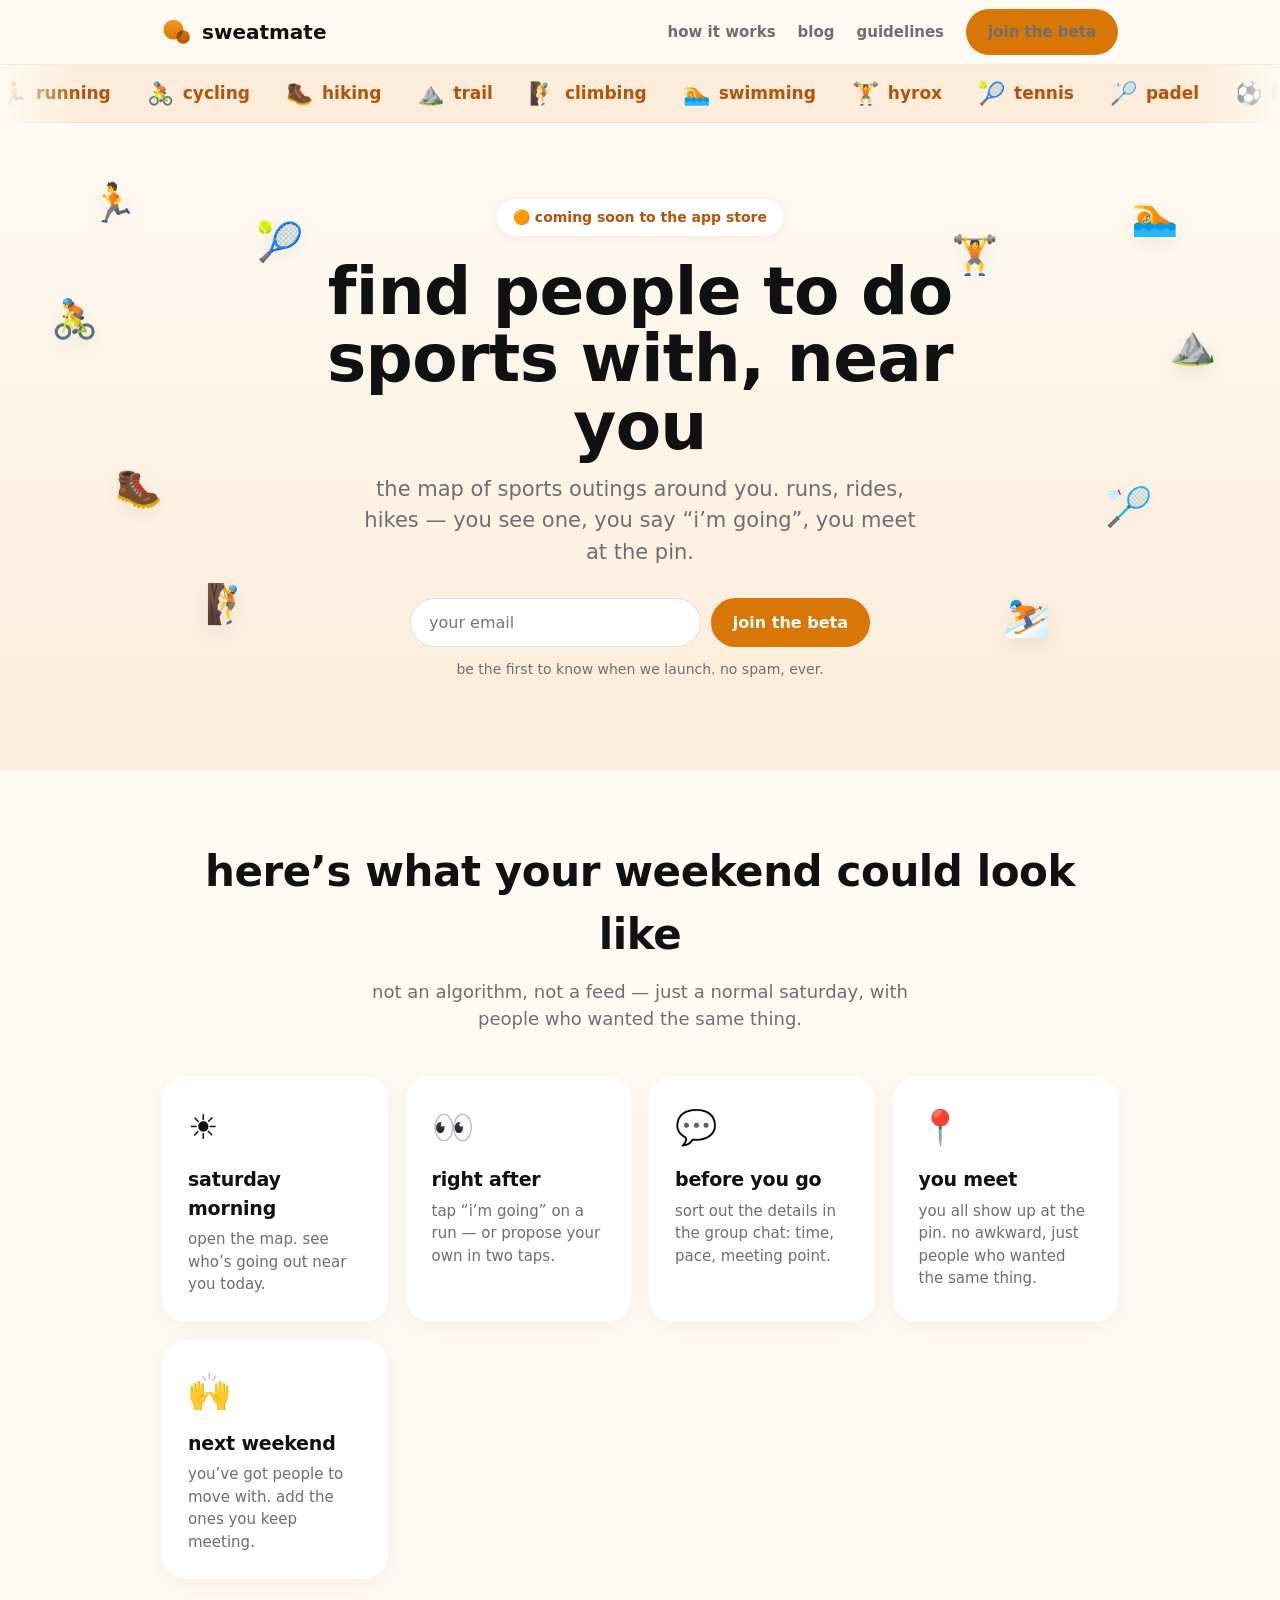
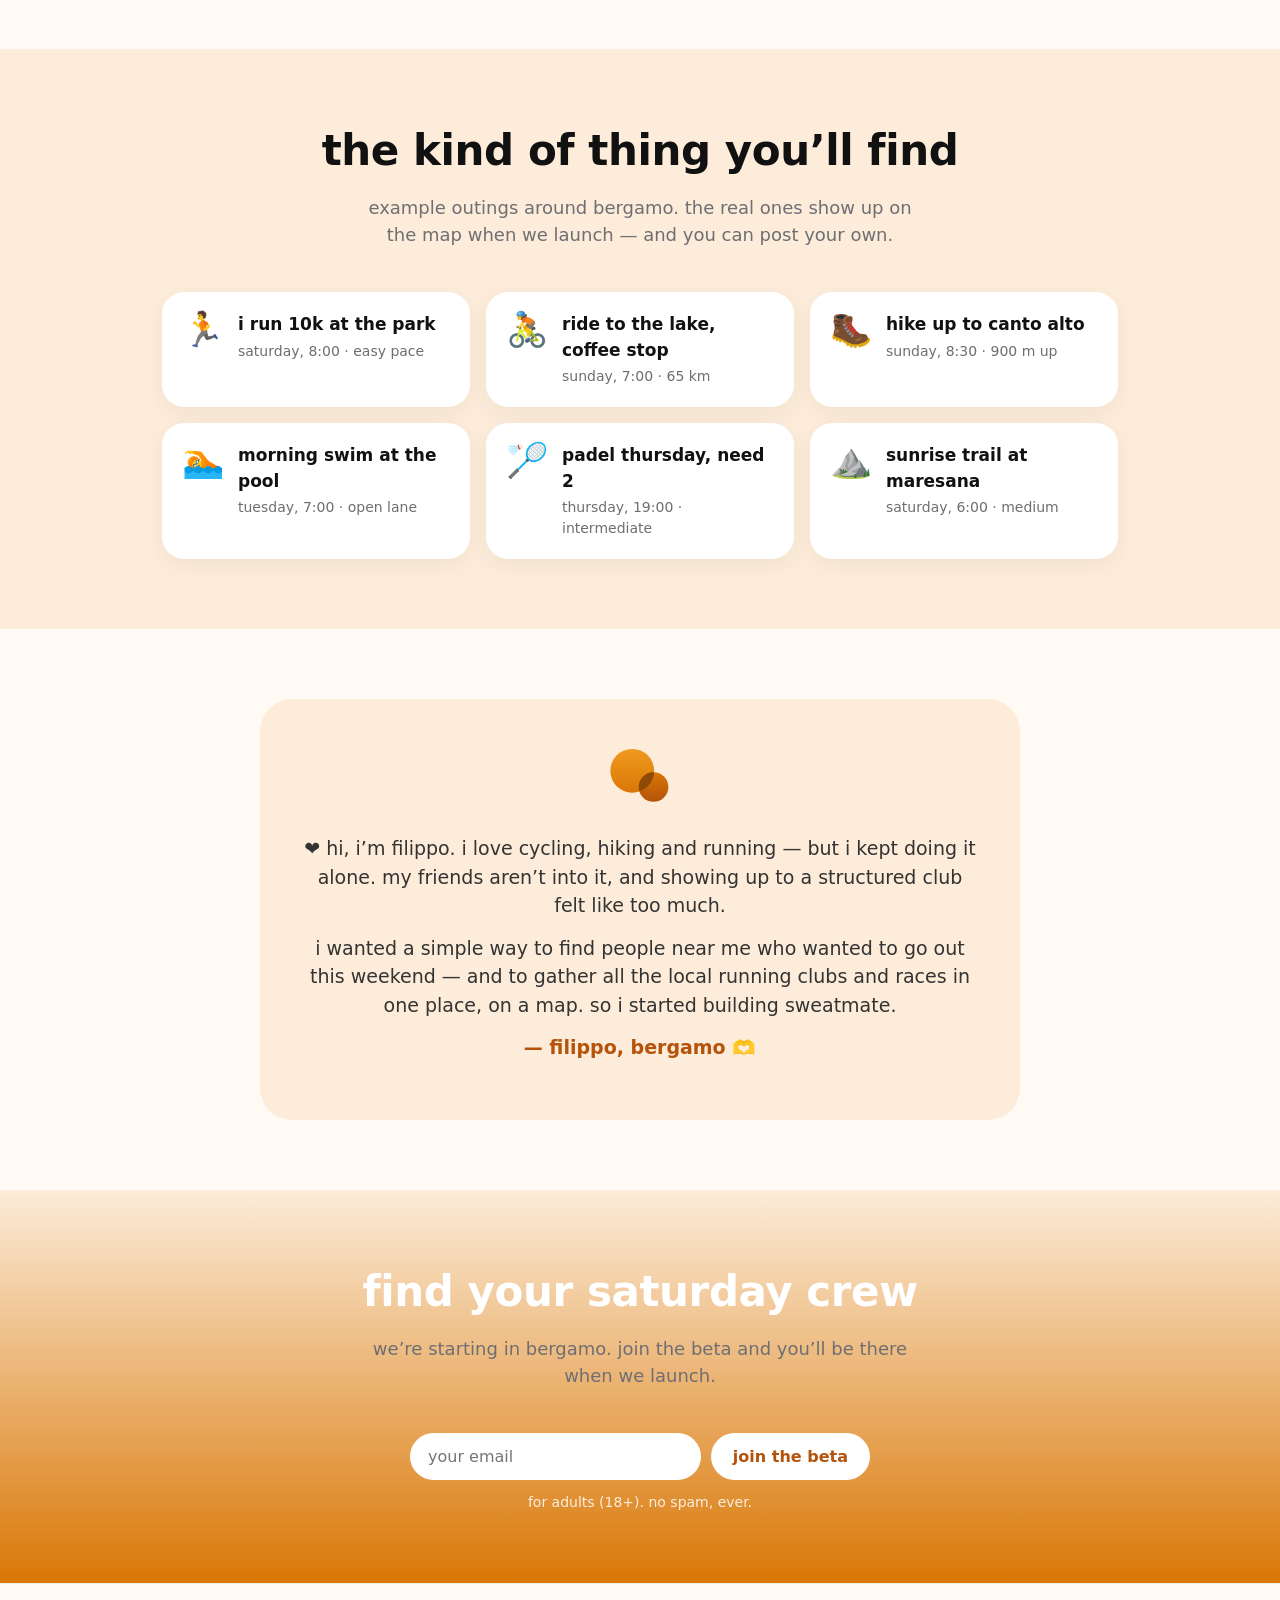
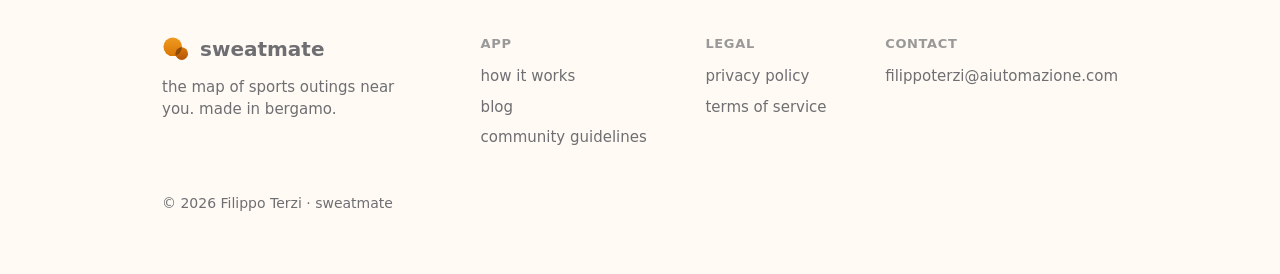
==== index.html @ 97d27d80 "copy: rimosso slop dal grader anti-slop (numeri 'X are going' finti su sito coming-soon, taglines a " ====
<!DOCTYPE html>
<html lang="en">
<head>
<meta charset="utf-8">
<meta name="viewport" content="width=device-width, initial-scale=1">
<title>sweatmate — find people to do sports with</title>
<meta name="description" content="the map of sports outings near you. runs, rides, hikes — say i'm going, meet at the pin. coming soon.">
<meta property="og:title" content="sweatmate — find people to do sports with">
<meta property="og:description" content="the map of sports outings near you. coming soon.">
<style>
  :root{
    --amber:#D97706; --amber-hi:#F09A1F; --amber-lo:#B45309; --tint:#FCECD9;
    --ink:#111; --grey:#6E6E73; --bg:#FFFBF4;
    --round: ui-rounded, "SF Pro Rounded", system-ui, -apple-system, "Segoe UI", sans-serif;
  }
  *{box-sizing:border-box; margin:0; padding:0;}
  body{font-family:var(--round); color:var(--ink); background:var(--bg); line-height:1.5;
       -webkit-font-smoothing:antialiased;}
  a{color:inherit; text-decoration:none;}
  .wrap{max-width:1000px; margin:0 auto; padding:0 22px;}
  h1,h2,h3{font-weight:800; letter-spacing:-.01em;}

  /* header */
  header{position:sticky; top:0; z-index:20; background:rgba(255,251,244,.85);
         backdrop-filter:blur(12px); border-bottom:1px solid rgba(0,0,0,.06);}
  .nav{display:flex; align-items:center; gap:22px; height:64px;}
  .brand{display:flex; align-items:center; gap:10px; font-weight:800; font-size:20px;}
  .brand svg{width:30px; height:30px;}
  .nav .links{margin-left:auto; display:flex; gap:22px; align-items:center;}
  .nav .links a{color:var(--grey); font-weight:600; font-size:15px;}
  .nav .links a:hover{color:var(--ink);}
  .btn{display:inline-block; background:var(--amber); color:#fff; font-weight:700;
       padding:12px 22px; border-radius:999px; border:none; cursor:pointer; font-size:16px;
       font-family:var(--round);}
  .btn:hover{background:var(--amber-lo);}
  .btn.ghost{background:transparent; color:var(--amber); box-shadow:inset 0 0 0 2px var(--amber);}

  /* hero */
  .hero{background:linear-gradient(180deg,var(--bg),var(--tint)); padding:76px 0 90px; text-align:center;
        position:relative; overflow:hidden;}
  .hero .wrap{position:relative; z-index:2;}
  /* emoji sport che spuntano dietro il titolo e fluttuano (come le bandierine) */
  .float{position:absolute; z-index:1; font-size:38px; opacity:0;
         animation:appear .7s ease forwards, drift 7s ease-in-out infinite;
         filter:drop-shadow(0 6px 10px rgba(0,0,0,.08));}
  @keyframes appear{to{opacity:1}}
  @keyframes drift{0%,100%{transform:translateY(0) rotate(0)} 50%{transform:translateY(-14px) rotate(3deg)}}
  @media (max-width:640px){ .float{display:none} } /* su mobile niente, per pulizia */
  @media (prefers-reduced-motion:reduce){ .float{animation:appear .5s ease forwards} }
  .badge{display:inline-block; background:#fff; color:var(--amber-lo); font-weight:700;
         padding:8px 16px; border-radius:999px; font-size:14px; box-shadow:0 2px 12px rgba(0,0,0,.06);}
  .hero h1{font-size:clamp(38px,7vw,66px); line-height:1.02; margin:22px auto 14px; max-width:760px;}
  .hero p.sub{font-size:clamp(17px,2.4vw,21px); color:var(--grey); max-width:560px; margin:0 auto 30px;}
  form.signup{display:flex; gap:10px; max-width:460px; margin:0 auto; flex-wrap:wrap; justify-content:center;}
  form.signup input{flex:1; min-width:220px; padding:14px 18px; border-radius:999px;
    border:1.5px solid rgba(0,0,0,.12); font-size:16px; font-family:var(--round); background:#fff;}
  form.signup input:focus{outline:none; border-color:var(--amber);}
  .note{font-size:14px; color:var(--grey); margin-top:12px;}
  .ok{color:var(--amber-lo); font-weight:700;}

  /* striscia sport animata (come le bandierine di nomadtable) */
  .ticker{background:var(--tint); border-bottom:1px solid rgba(0,0,0,.05); overflow:hidden;
          padding:12px 0; -webkit-mask-image:linear-gradient(90deg,transparent,#000 6%,#000 94%,transparent);
          mask-image:linear-gradient(90deg,transparent,#000 6%,#000 94%,transparent);}
  .ticker .track{display:inline-flex; gap:36px; white-space:nowrap; will-change:transform;
                 animation:scroll 34s linear infinite;}
  .ticker:hover .track{animation-play-state:paused;}
  .ticker .it{font-size:17px; font-weight:700; color:var(--amber-lo); display:inline-flex; gap:9px; align-items:center;}
  .ticker .it .e{font-size:22px;}
  @keyframes scroll{from{transform:translateX(0)} to{transform:translateX(-50%)}}
  @media (prefers-reduced-motion:reduce){ .ticker .track{animation:none} }

  /* sections */
  section.block{padding:70px 0;}
  section.block h2{font-size:clamp(28px,4.5vw,42px); text-align:center; margin-bottom:12px;}
  section.block .lead{text-align:center; color:var(--grey); max-width:560px; margin:0 auto 44px; font-size:18px;}

  /* weekend steps */
  .steps{display:grid; gap:18px; grid-template-columns:repeat(auto-fit,minmax(220px,1fr));}
  .step{background:#fff; border-radius:24px; padding:26px; box-shadow:0 6px 24px rgba(0,0,0,.05);}
  .step .em{font-size:34px;}
  .step h3{font-size:19px; margin:12px 0 6px;}
  .step p{color:var(--grey); font-size:15px;}

  /* activity cards */
  .cards{display:grid; gap:16px; grid-template-columns:repeat(auto-fit,minmax(280px,1fr));}
  .card{background:#fff; border-radius:22px; padding:20px; box-shadow:0 6px 24px rgba(0,0,0,.05);
        display:flex; gap:14px; align-items:flex-start;}
  .card .em{font-size:34px; line-height:1;}
  .card .t{font-weight:700; font-size:17px;}
  .card .m{color:var(--grey); font-size:14px; margin-top:3px;}
  .card .g{color:var(--amber); font-weight:700; font-size:14px; margin-top:8px;}

  /* founder */
  .founder{background:var(--tint); border-radius:32px; padding:44px; max-width:760px; margin:0 auto;
           text-align:center;}
  .founder .mark{width:66px; height:66px; margin:0 auto 18px;}
  .founder p{font-size:19px; color:#333; margin-bottom:14px;}
  .founder .sig{font-weight:800; color:var(--amber-lo);}

  /* final cta */
  .final{background:linear-gradient(180deg,var(--tint),var(--amber)); text-align:center; color:#fff;}
  .final h2{color:#fff;}
  .final .lead{color:rgba(255,255,255,.9);}
  .final form.signup input{border:none;}
  .final .btn{background:#fff; color:var(--amber-lo);}
  .final .btn:hover{background:#fff8;}
  .final .note{color:rgba(255,255,255,.85);}

  /* footer */
  footer{padding:50px 0 60px; border-top:1px solid rgba(0,0,0,.06); color:var(--grey); font-size:15px;}
  footer .cols{display:flex; flex-wrap:wrap; gap:40px; justify-content:space-between;}
  footer a{color:var(--grey);} footer a:hover{color:var(--ink);}
  footer h4{font-size:13px; text-transform:uppercase; letter-spacing:.05em; color:#999; margin-bottom:12px; font-weight:700;}
  footer li{list-style:none; margin-bottom:8px;}
  .copy{margin-top:36px; font-size:14px;}
</style>
</head>
<body>

<!-- pin mark reused -->
<svg width="0" height="0" style="position:absolute">
  <defs>
    <linearGradient id="gl" x1="0" y1="0" x2="0" y2="1"><stop offset="0" stop-color="#F09A1F"/><stop offset="1" stop-color="#D97706"/></linearGradient>
    <linearGradient id="gr" x1="0" y1="0" x2="0" y2="1"><stop offset="0" stop-color="#D97706"/><stop offset="1" stop-color="#B45309"/></linearGradient>
  </defs>
</svg>

<header>
  <div class="wrap nav">
    <a class="brand" href="/">
      <svg viewBox="0 0 512 512"><g transform="translate(256,256)"><circle cx="-60" cy="-40" r="170" fill="url(#gl)"/><circle cx="105" cy="85" r="115" fill="url(#gr)"/><clipPath id="c"><circle cx="-60" cy="-40" r="170"/></clipPath><circle cx="105" cy="85" r="115" fill="#8F4A05" clip-path="url(#c)"/></g></svg>
      sweatmate
    </a>
    <div class="links">
      <a href="#how">how it works</a>
      <a href="/blog.html">blog</a>
      <a href="/guidelines.html">guidelines</a>
      <a href="#join" class="btn">join the beta</a>
    </div>
  </div>
</header>

<div class="ticker" aria-hidden="true">
  <div class="track" id="tk"></div>
</div>

<section class="hero" id="join">
  <!-- sport sparsi che spuntano e fluttuano dietro il titolo -->
  <span class="float" style="top:8%;  left:7%;  animation-delay:.1s,.1s">🏃</span>
  <span class="float" style="top:26%; left:4%;  animation-delay:.5s,.6s">🚴</span>
  <span class="float" style="top:52%; left:9%;  animation-delay:.9s,.3s">🥾</span>
  <span class="float" style="top:70%; left:16%; animation-delay:.3s,.8s">🧗</span>
  <span class="float" style="top:14%; left:20%; animation-delay:1.1s,.5s">🎾</span>
  <span class="float" style="top:10%; right:8%;  animation-delay:.2s,.7s">🏊</span>
  <span class="float" style="top:30%; right:5%;  animation-delay:.7s,.2s">⛰️</span>
  <span class="float" style="top:55%; right:10%; animation-delay:1.0s,.9s">🏸</span>
  <span class="float" style="top:72%; right:18%; animation-delay:.4s,.4s">⛷️</span>
  <span class="float" style="top:16%; right:22%; animation-delay:1.3s,.6s">🏋️</span>
  <div class="wrap">
    <span class="badge">🟠 coming soon to the app store</span>
    <h1>find people to do sports with, near you</h1>
    <p class="sub">the map of sports outings around you. runs, rides, hikes — you see one, you say “i’m going”, you meet at the pin.</p>
    <form class="signup" onsubmit="return joinBeta(event)">
      <input id="email" type="email" required placeholder="your email" autocomplete="email">
      <button class="btn" type="submit">join the beta</button>
    </form>
    <p class="note" id="note">be the first to know when we launch. no spam, ever.</p>
  </div>
</section>

<section class="block" id="how">
  <div class="wrap">
    <h2>here’s what your weekend could look like</h2>
    <p class="lead">not an algorithm, not a feed — just a normal saturday, with people who wanted the same thing.</p>
    <div class="steps">
      <div class="step"><div class="em">☀️</div><h3>saturday morning</h3><p>open the map. see who’s going out near you today.</p></div>
      <div class="step"><div class="em">👀</div><h3>right after</h3><p>tap “i’m going” on a run — or propose your own in two taps.</p></div>
      <div class="step"><div class="em">💬</div><h3>before you go</h3><p>sort out the details in the group chat: time, pace, meeting point.</p></div>
      <div class="step"><div class="em">📍</div><h3>you meet</h3><p>you all show up at the pin. no awkward, just people who wanted the same thing.</p></div>
      <div class="step"><div class="em">🙌</div><h3>next weekend</h3><p>you’ve got people to move with. add the ones you keep meeting.</p></div>
    </div>
  </div>
</section>

<section class="block" style="background:var(--tint)">
  <div class="wrap">
    <h2>the kind of thing you’ll find</h2>
    <p class="lead">example outings around bergamo. the real ones show up on the map when we launch — and you can post your own.</p>
    <div class="cards">
      <div class="card"><div class="em">🏃</div><div><div class="t">i run 10k at the park</div><div class="m">saturday, 8:00 · easy pace</div></div></div>
      <div class="card"><div class="em">🚴</div><div><div class="t">ride to the lake, coffee stop</div><div class="m">sunday, 7:00 · 65 km</div></div></div>
      <div class="card"><div class="em">🥾</div><div><div class="t">hike up to canto alto</div><div class="m">sunday, 8:30 · 900 m up</div></div></div>
      <div class="card"><div class="em">🏊</div><div><div class="t">morning swim at the pool</div><div class="m">tuesday, 7:00 · open lane</div></div></div>
      <div class="card"><div class="em">🏸</div><div><div class="t">padel thursday, need 2</div><div class="m">thursday, 19:00 · intermediate</div></div></div>
      <div class="card"><div class="em">⛰️</div><div><div class="t">sunrise trail at maresana</div><div class="m">saturday, 6:00 · medium</div></div></div>
    </div>
  </div>
</section>

<section class="block">
  <div class="wrap">
    <div class="founder">
      <svg class="mark" viewBox="0 0 512 512"><g transform="translate(256,256)"><circle cx="-60" cy="-40" r="170" fill="url(#gl)"/><circle cx="105" cy="85" r="115" fill="url(#gr)"/><clipPath id="c2"><circle cx="-60" cy="-40" r="170"/></clipPath><circle cx="105" cy="85" r="115" fill="#8F4A05" clip-path="url(#c2)"/></g></svg>
      <p>❤️ hi, i’m filippo. i love cycling, hiking and running — but i kept doing it alone. my friends aren’t into it, and showing up to a structured club felt like too much.</p>
      <p>i wanted a simple way to find people near me who wanted to go out this weekend — and to gather all the local running clubs and races in one place, on a map. so i started building sweatmate.</p>
      <p class="sig">— filippo, bergamo 🫶</p>
    </div>
  </div>
</section>

<section class="block final">
  <div class="wrap">
    <h2>find your saturday crew</h2>
    <p class="lead">we’re starting in bergamo. join the beta and you’ll be there when we launch.</p>
    <form class="signup" onsubmit="return joinBeta(event)">
      <input id="email2" type="email" required placeholder="your email" autocomplete="email">
      <button class="btn" type="submit">join the beta</button>
    </form>
    <p class="note" id="note2">for adults (18+). no spam, ever.</p>
  </div>
</section>

<footer>
  <div class="wrap">
    <div class="cols">
      <div>
        <a class="brand" href="/" style="font-size:20px">
          <svg viewBox="0 0 512 512" style="width:28px;height:28px"><g transform="translate(256,256)"><circle cx="-60" cy="-40" r="170" fill="url(#gl)"/><circle cx="105" cy="85" r="115" fill="url(#gr)"/><clipPath id="c3"><circle cx="-60" cy="-40" r="170"/></clipPath><circle cx="105" cy="85" r="115" fill="#8F4A05" clip-path="url(#c3)"/></g></svg>
          sweatmate
        </a>
        <p style="margin-top:12px; max-width:260px">the map of sports outings near you. made in bergamo.</p>
      </div>
      <div><h4>app</h4><ul>
        <li><a href="#how">how it works</a></li>
        <li><a href="/blog.html">blog</a></li>
        <li><a href="/guidelines.html">community guidelines</a></li>
      </ul></div>
      <div><h4>legal</h4><ul>
        <li><a href="/privacy.html">privacy policy</a></li>
        <li><a href="/terms.html">terms of service</a></li>
      </ul></div>
      <div><h4>contact</h4><ul>
        <li><a href="mailto:filippoterzi@aiutomazione.com">filippoterzi@aiutomazione.com</a></li>
      </ul></div>
    </div>
    <div class="copy">© 2026 Filippo Terzi · sweatmate</div>
  </div>
</footer>

<script>
  const SB_URL = "https://uudccbzihhgoeaevkewr.supabase.co";
  const SB_ANON = "eyJhbGciOiJIUzI1NiIsInR5cCI6IkpXVCJ9.eyJpc3MiOiJzdXBhYmFzZSIsInJlZiI6InV1ZGNjYnppaGhnb2VhZXZrZXdyIiwicm9sZSI6ImFub24iLCJpYXQiOjE3ODYzNzk0NzEsImV4cCI6MjEwMTk1NTQ3MX0.OHJC3vmT8eRLczFkH0QdZybbjudDfSi4VEX8Mc22ABQ";
  // striscia sport: duplicata per il loop continuo
  (function(){
    const sports = [["🏃","running"],["🚴","cycling"],["🥾","hiking"],["⛰️","trail"],
      ["🧗","climbing"],["🏊","swimming"],["🏋️","hyrox"],["🎾","tennis"],["🏸","padel"],
      ["⚽","football"],["🏀","basketball"],["⛷️","skiing"],["🏂","snowboard"],["🚵","mtb"],
      ["🧘","yoga"],["🏄","surf"]];
    const one = sports.map(([e,n])=>`<span class="it"><span class="e">${e}</span>${n}</span>`).join("");
    document.getElementById("tk").innerHTML = one + one; // due copie = scorrimento infinito
  })();

  async function joinBeta(e){
    e.preventDefault();
    const input = e.target.querySelector('input');
    const note = e.target.parentElement.querySelector('.note');
    const email = input.value.trim();
    note.textContent = "…";
    try{
      const r = await fetch(SB_URL + "/rest/v1/rpc/join_beta", {
        method:"POST",
        headers:{"apikey":SB_ANON,"Content-Type":"application/json"},
        body: JSON.stringify({p_email: email, p_source:"site"})
      });
      if(r.ok){ input.value=""; note.innerHTML = "<span class='ok'>you’re on the list 🟠 we’ll be in touch.</span>"; }
      else{ note.textContent = "hmm, check your email address and try again."; }
    }catch(_){ note.textContent = "couldn’t reach the server, try again."; }
    return false;
  }
</script>
</body>
</html>
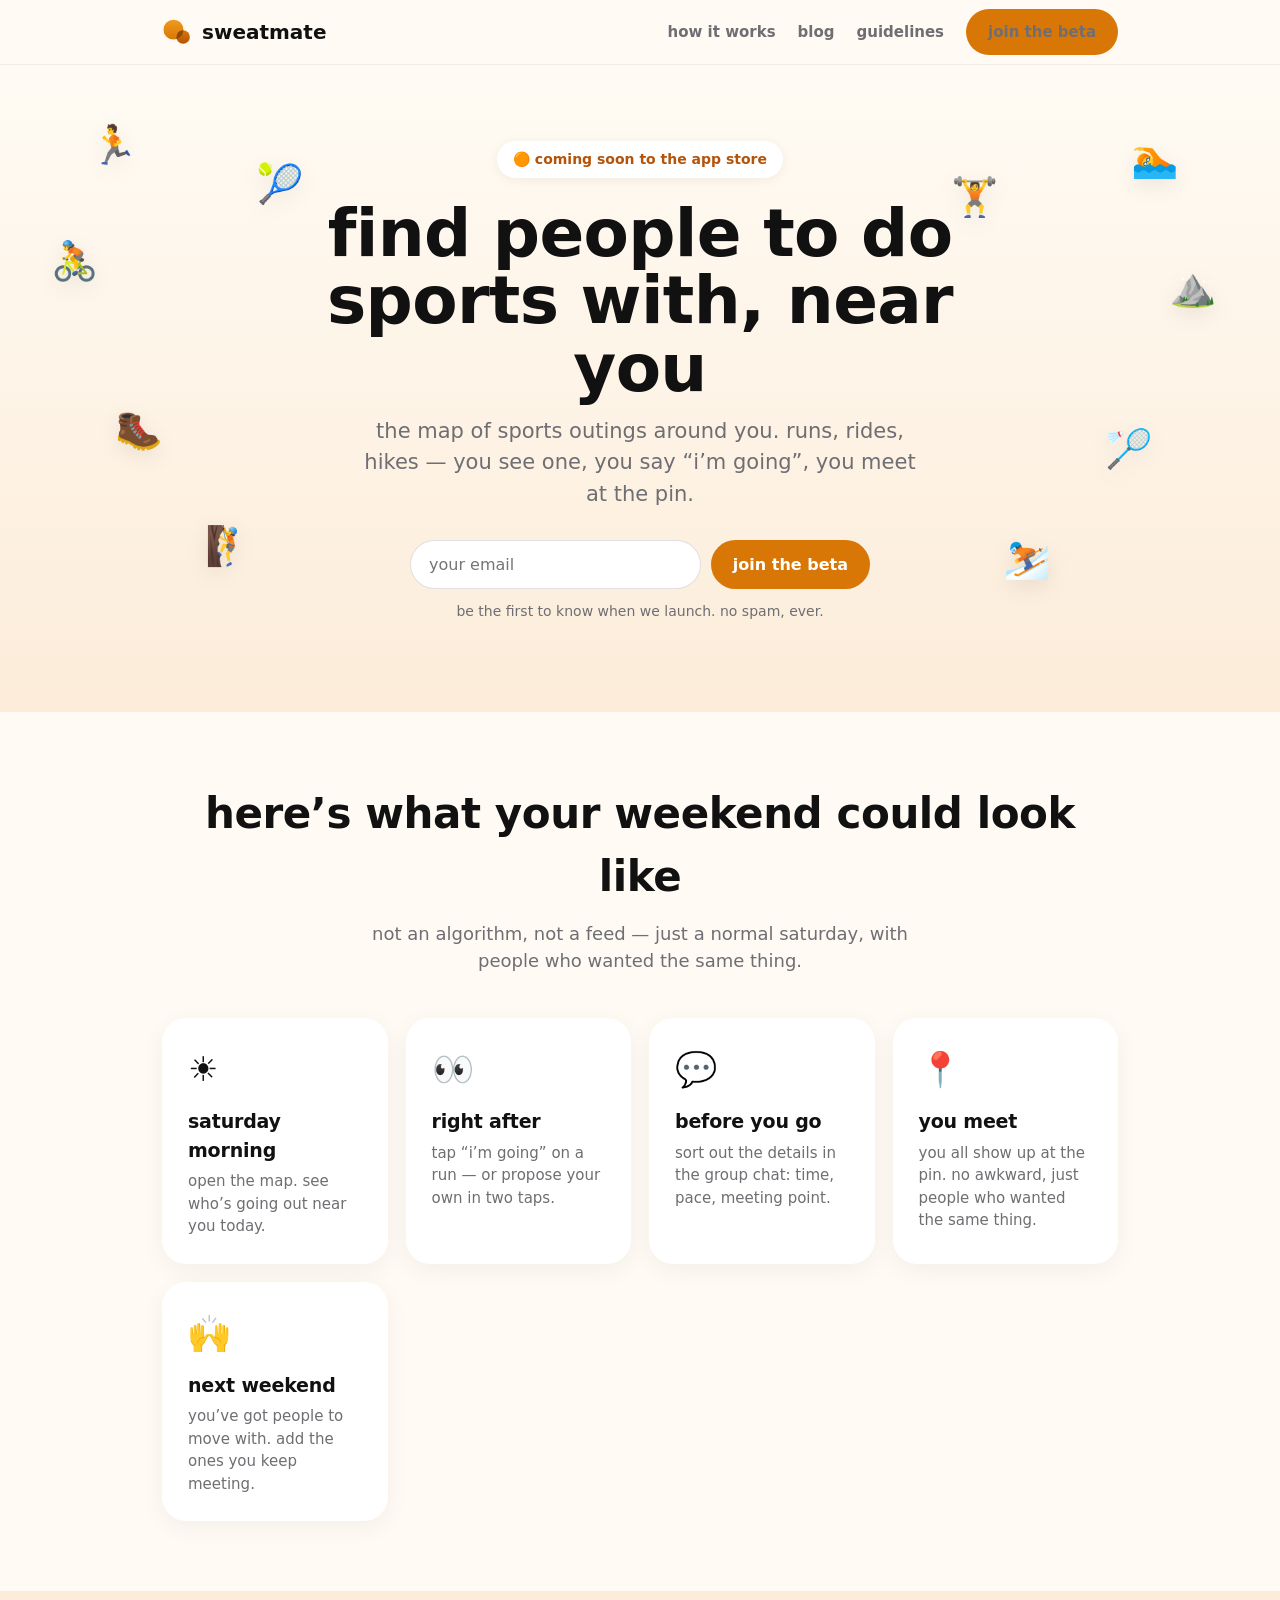
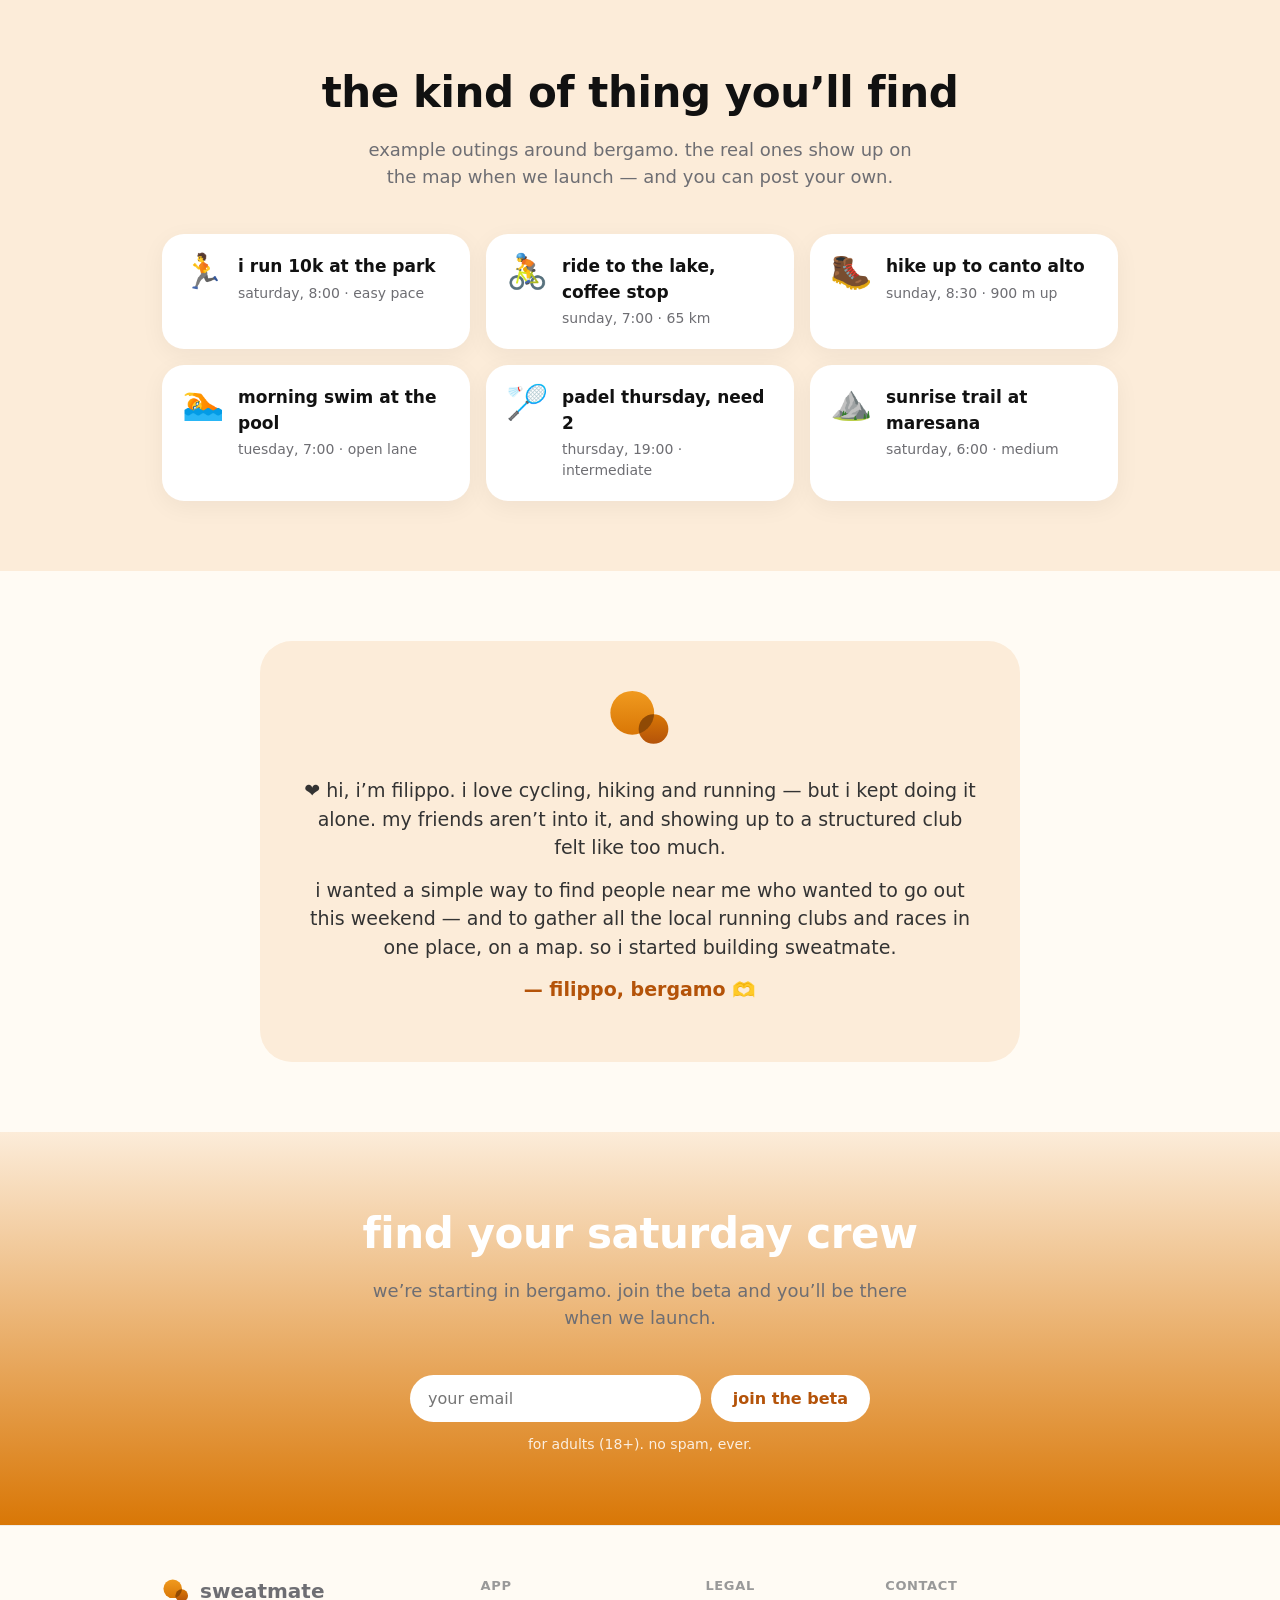
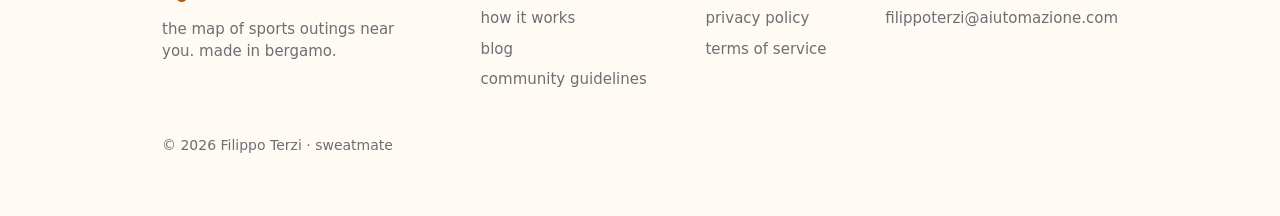
==== commit 11a4d7f6: "rimuovo la striscia sport scorrevole (restano gli sport che fluttuano nell'hero)" ====
--- a/index.html
+++ b/index.html
@@ -4,6 +4,7 @@
 <meta charset="utf-8">
 <meta name="viewport" content="width=device-width, initial-scale=1">
 <title>sweatmate — find people to do sports with</title>
+<link rel="icon" href="data:image/svg+xml,%3Csvg xmlns=%22http://www.w3.org/2000/svg%22 viewBox=%220 0 512 512%22%3E%3Cdefs%3E%3ClinearGradient id=%22a%22 x1=%220%22 y1=%220%22 x2=%220%22 y2=%221%22%3E%3Cstop offset=%220%22 stop-color=%22%23F09A1F%22/%3E%3Cstop offset=%221%22 stop-color=%22%23D97706%22/%3E%3C/linearGradient%3E%3ClinearGradient id=%22b%22 x1=%220%22 y1=%220%22 x2=%220%22 y2=%221%22%3E%3Cstop offset=%220%22 stop-color=%22%23D97706%22/%3E%3Cstop offset=%221%22 stop-color=%22%23B45309%22/%3E%3C/linearGradient%3E%3CclipPath id=%22c%22%3E%3Ccircle cx=%22196%22 cy=%22216%22 r=%22170%22/%3E%3C/clipPath%3E%3C/defs%3E%3Ccircle cx=%22196%22 cy=%22216%22 r=%22170%22 fill=%22url(%23a)%22/%3E%3Ccircle cx=%22361%22 cy=%22341%22 r=%22115%22 fill=%22url(%23b)%22/%3E%3Ccircle cx=%22361%22 cy=%22341%22 r=%22115%22 fill=%22%238F4A05%22 clip-path=%22url(%23c)%22/%3E%3C/svg%3E">
 <meta name="description" content="the map of sports outings near you. runs, rides, hikes — say i'm going, meet at the pin. coming soon.">
 <meta property="og:title" content="sweatmate — find people to do sports with">
 <meta property="og:description" content="the map of sports outings near you. coming soon.">
@@ -58,17 +59,6 @@
   .note{font-size:14px; color:var(--grey); margin-top:12px;}
   .ok{color:var(--amber-lo); font-weight:700;}
 
-  /* striscia sport animata (come le bandierine di nomadtable) */
-  .ticker{background:var(--tint); border-bottom:1px solid rgba(0,0,0,.05); overflow:hidden;
-          padding:12px 0; -webkit-mask-image:linear-gradient(90deg,transparent,#000 6%,#000 94%,transparent);
-          mask-image:linear-gradient(90deg,transparent,#000 6%,#000 94%,transparent);}
-  .ticker .track{display:inline-flex; gap:36px; white-space:nowrap; will-change:transform;
-                 animation:scroll 34s linear infinite;}
-  .ticker:hover .track{animation-play-state:paused;}
-  .ticker .it{font-size:17px; font-weight:700; color:var(--amber-lo); display:inline-flex; gap:9px; align-items:center;}
-  .ticker .it .e{font-size:22px;}
-  @keyframes scroll{from{transform:translateX(0)} to{transform:translateX(-50%)}}
-  @media (prefers-reduced-motion:reduce){ .ticker .track{animation:none} }
 
   /* sections */
   section.block{padding:70px 0;}
@@ -140,10 +130,6 @@
     </div>
   </div>
 </header>
-
-<div class="ticker" aria-hidden="true">
-  <div class="track" id="tk"></div>
-</div>
 
 <section class="hero" id="join">
   <!-- sport sparsi che spuntano e fluttuano dietro il titolo -->
@@ -251,15 +237,6 @@
 <script>
   const SB_URL = "https://uudccbzihhgoeaevkewr.supabase.co";
   const SB_ANON = "eyJhbGciOiJIUzI1NiIsInR5cCI6IkpXVCJ9.eyJpc3MiOiJzdXBhYmFzZSIsInJlZiI6InV1ZGNjYnppaGhnb2VhZXZrZXdyIiwicm9sZSI6ImFub24iLCJpYXQiOjE3ODYzNzk0NzEsImV4cCI6MjEwMTk1NTQ3MX0.OHJC3vmT8eRLczFkH0QdZybbjudDfSi4VEX8Mc22ABQ";
-  // striscia sport: duplicata per il loop continuo
-  (function(){
-    const sports = [["🏃","running"],["🚴","cycling"],["🥾","hiking"],["⛰️","trail"],
-      ["🧗","climbing"],["🏊","swimming"],["🏋️","hyrox"],["🎾","tennis"],["🏸","padel"],
-      ["⚽","football"],["🏀","basketball"],["⛷️","skiing"],["🏂","snowboard"],["🚵","mtb"],
-      ["🧘","yoga"],["🏄","surf"]];
-    const one = sports.map(([e,n])=>`<span class="it"><span class="e">${e}</span>${n}</span>`).join("");
-    document.getElementById("tk").innerHTML = one + one; // due copie = scorrimento infinito
-  })();
 
   async function joinBeta(e){
     e.preventDefault();
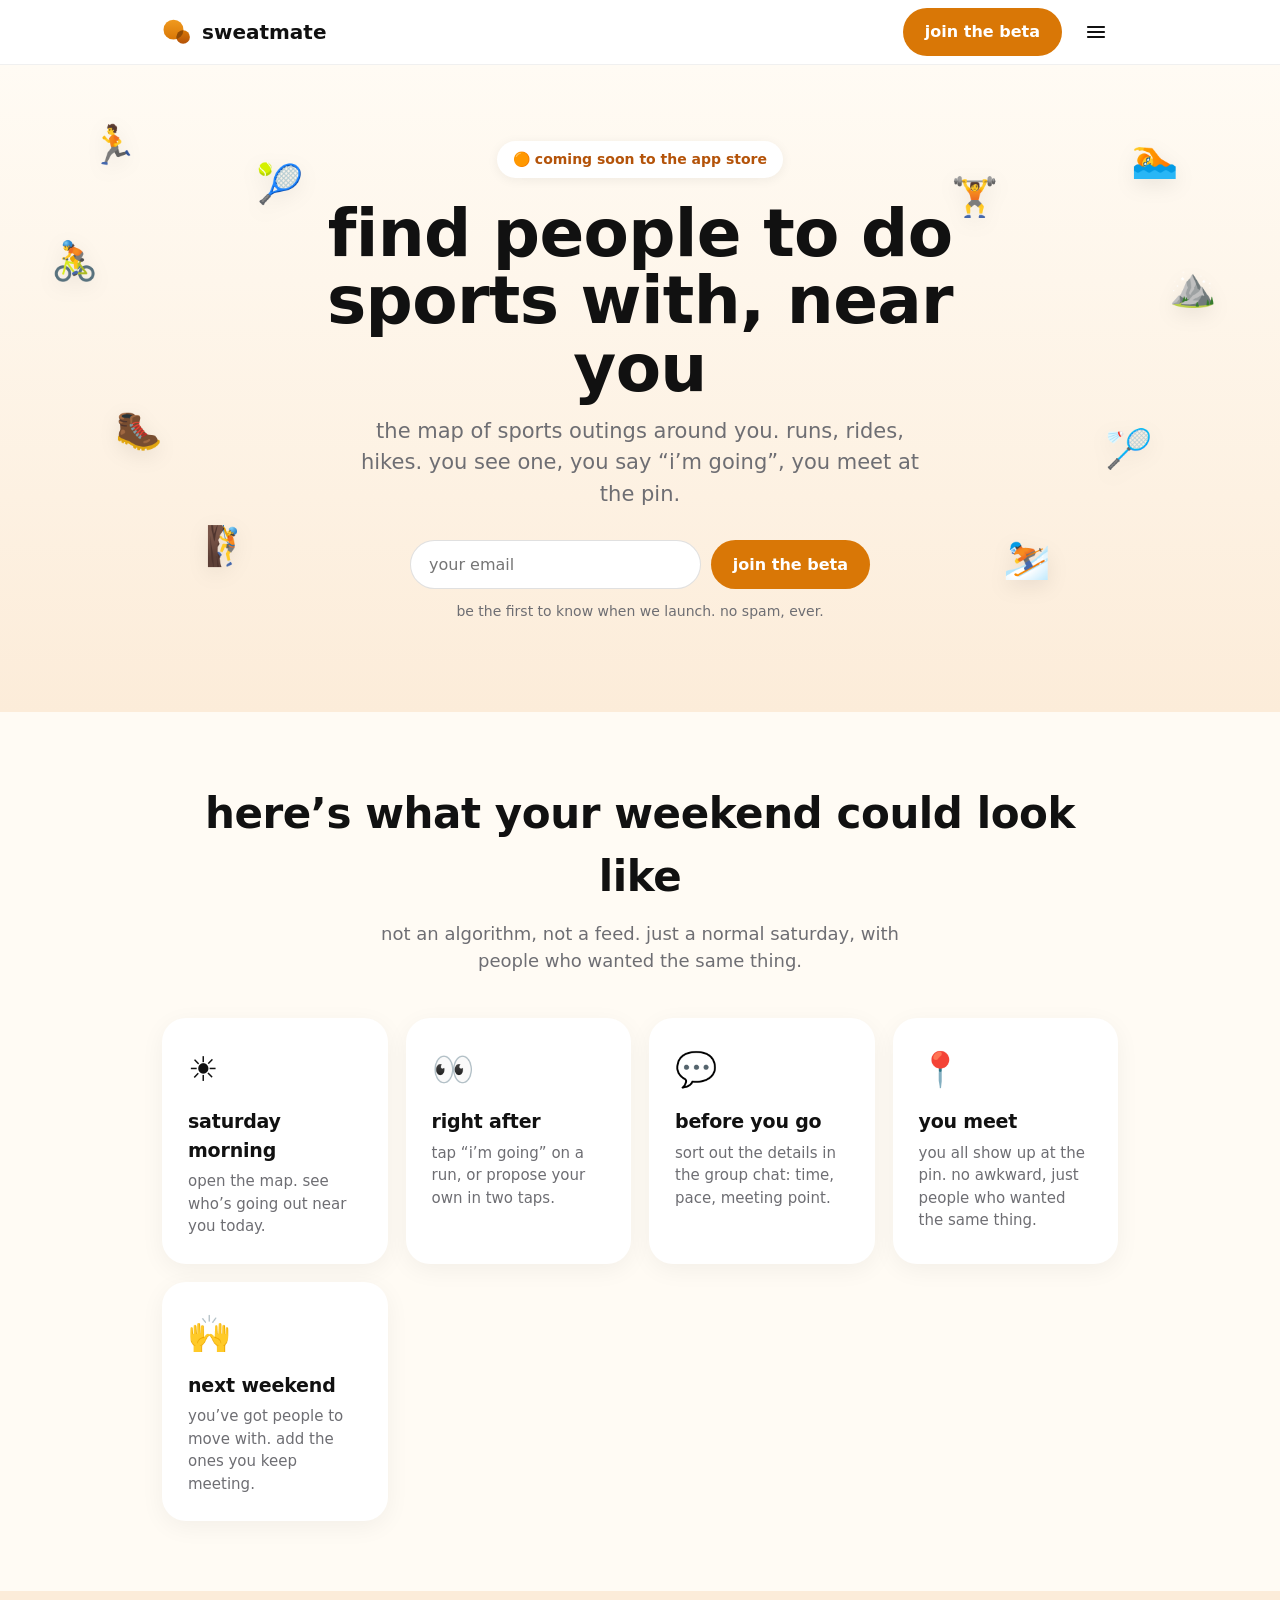
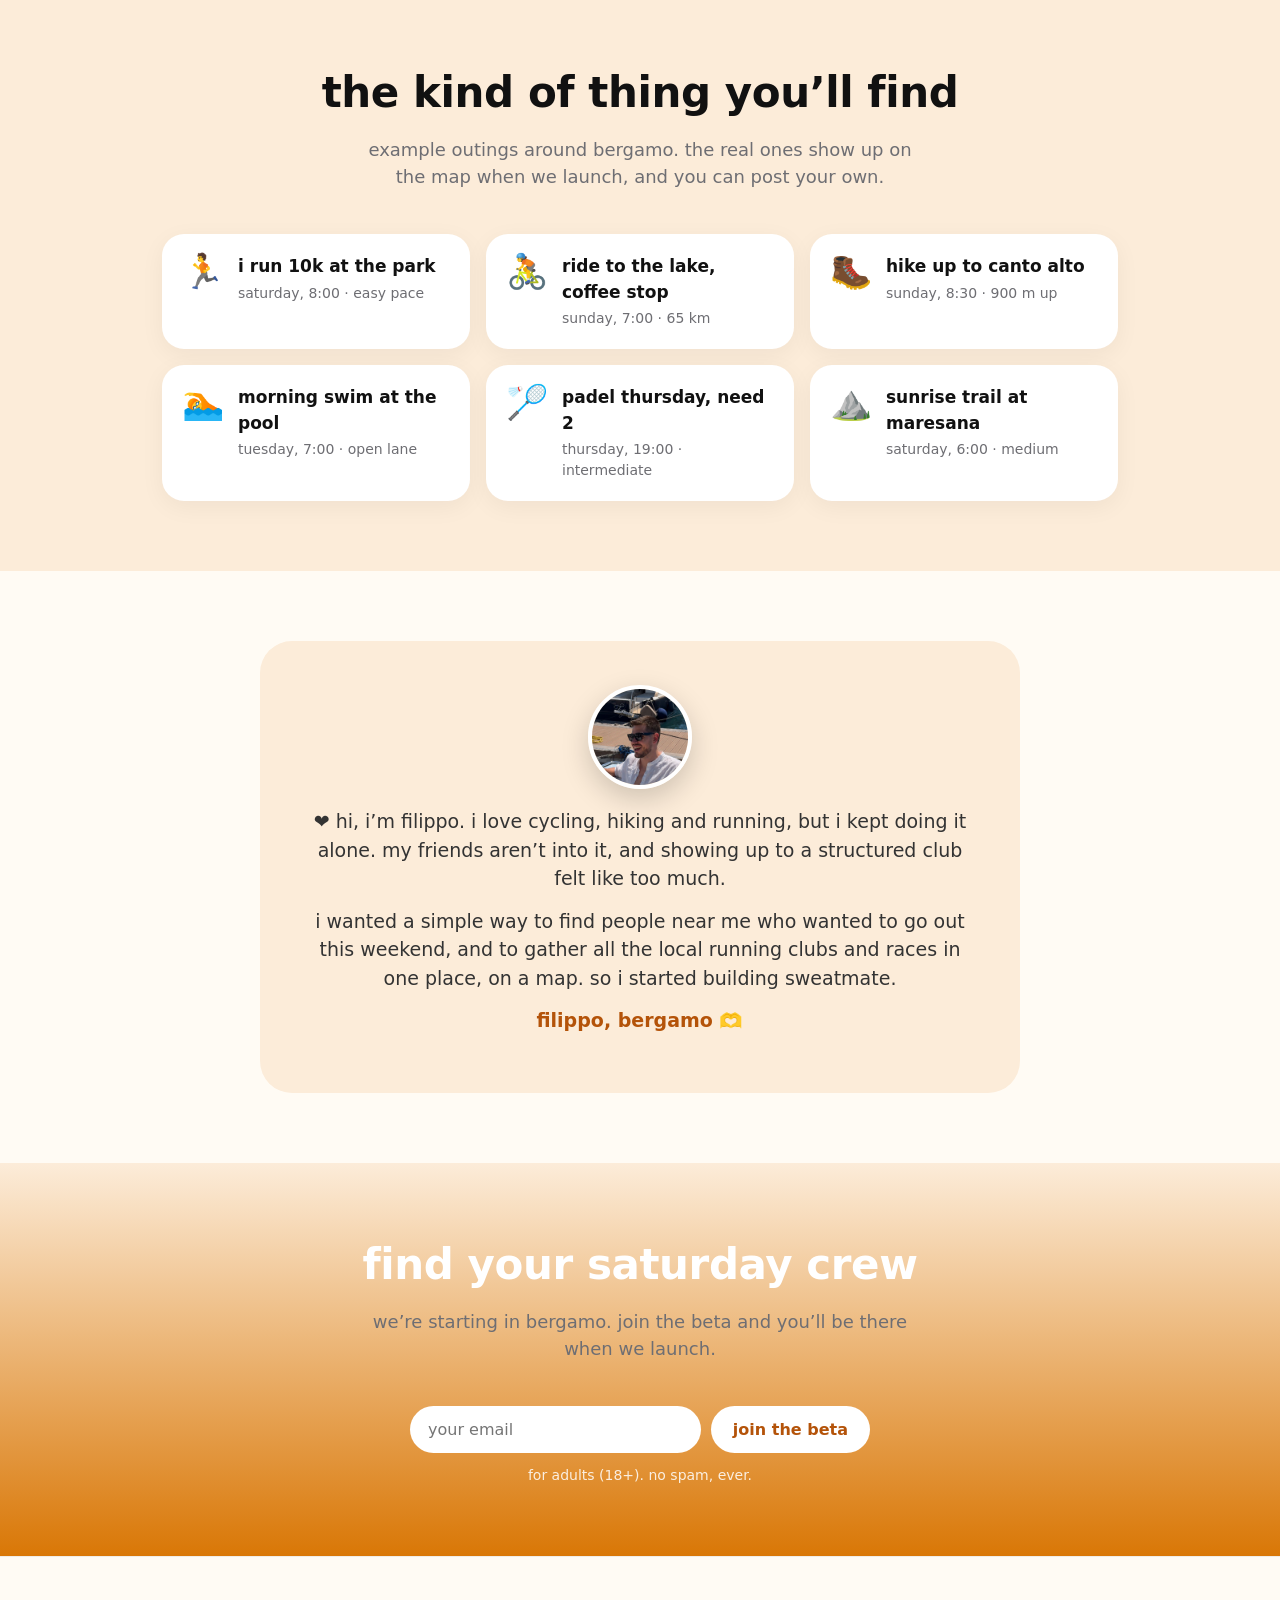
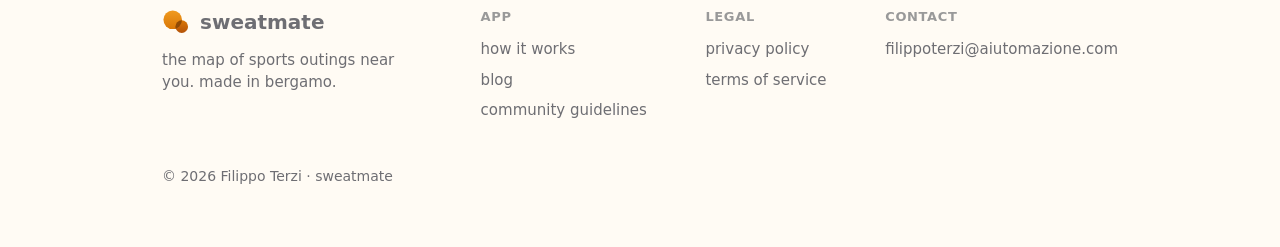
==== commit e5211e76: "site: white header + hamburger menu, no horizontal motion, founder photo, blog/guidelines redesign, " ====
--- a/index.html
+++ b/index.html
@@ -3,10 +3,10 @@
 <head>
 <meta charset="utf-8">
 <meta name="viewport" content="width=device-width, initial-scale=1">
-<title>sweatmate — find people to do sports with</title>
+<title>sweatmate · find people to do sports with</title>
 <link rel="icon" href="data:image/svg+xml,%3Csvg xmlns=%22http://www.w3.org/2000/svg%22 viewBox=%220 0 512 512%22%3E%3Cdefs%3E%3ClinearGradient id=%22a%22 x1=%220%22 y1=%220%22 x2=%220%22 y2=%221%22%3E%3Cstop offset=%220%22 stop-color=%22%23F09A1F%22/%3E%3Cstop offset=%221%22 stop-color=%22%23D97706%22/%3E%3C/linearGradient%3E%3ClinearGradient id=%22b%22 x1=%220%22 y1=%220%22 x2=%220%22 y2=%221%22%3E%3Cstop offset=%220%22 stop-color=%22%23D97706%22/%3E%3Cstop offset=%221%22 stop-color=%22%23B45309%22/%3E%3C/linearGradient%3E%3CclipPath id=%22c%22%3E%3Ccircle cx=%22196%22 cy=%22216%22 r=%22170%22/%3E%3C/clipPath%3E%3C/defs%3E%3Ccircle cx=%22196%22 cy=%22216%22 r=%22170%22 fill=%22url(%23a)%22/%3E%3Ccircle cx=%22361%22 cy=%22341%22 r=%22115%22 fill=%22url(%23b)%22/%3E%3Ccircle cx=%22361%22 cy=%22341%22 r=%22115%22 fill=%22%238F4A05%22 clip-path=%22url(%23c)%22/%3E%3C/svg%3E">
-<meta name="description" content="the map of sports outings near you. runs, rides, hikes — say i'm going, meet at the pin. coming soon.">
-<meta property="og:title" content="sweatmate — find people to do sports with">
+<meta name="description" content="the map of sports outings near you. runs, rides, hikes. say i'm going, meet at the pin. coming soon.">
+<meta property="og:title" content="sweatmate · find people to do sports with">
 <meta property="og:description" content="the map of sports outings near you. coming soon.">
 <style>
   :root{
@@ -15,37 +15,46 @@
     --round: ui-rounded, "SF Pro Rounded", system-ui, -apple-system, "Segoe UI", sans-serif;
   }
   *{box-sizing:border-box; margin:0; padding:0;}
+  html,body{overflow-x:hidden;}
   body{font-family:var(--round); color:var(--ink); background:var(--bg); line-height:1.5;
        -webkit-font-smoothing:antialiased;}
   a{color:inherit; text-decoration:none;}
   .wrap{max-width:1000px; margin:0 auto; padding:0 22px;}
   h1,h2,h3{font-weight:800; letter-spacing:-.01em;}
 
-  /* header */
-  header{position:sticky; top:0; z-index:20; background:rgba(255,251,244,.85);
-         backdrop-filter:blur(12px); border-bottom:1px solid rgba(0,0,0,.06);}
-  .nav{display:flex; align-items:center; gap:22px; height:64px;}
+  /* header (bianco, link nel menu) */
+  header{position:sticky; top:0; z-index:40; background:#fff;
+         border-bottom:1px solid rgba(0,0,0,.06);}
+  .nav{display:flex; align-items:center; gap:16px; height:64px; position:relative;}
   .brand{display:flex; align-items:center; gap:10px; font-weight:800; font-size:20px;}
   .brand svg{width:30px; height:30px;}
-  .nav .links{margin-left:auto; display:flex; gap:22px; align-items:center;}
-  .nav .links a{color:var(--grey); font-weight:600; font-size:15px;}
-  .nav .links a:hover{color:var(--ink);}
+  .navright{margin-left:auto; display:flex; align-items:center; gap:12px;}
   .btn{display:inline-block; background:var(--amber); color:#fff; font-weight:700;
        padding:12px 22px; border-radius:999px; border:none; cursor:pointer; font-size:16px;
        font-family:var(--round);}
   .btn:hover{background:var(--amber-lo);}
   .btn.ghost{background:transparent; color:var(--amber); box-shadow:inset 0 0 0 2px var(--amber);}
+  /* hamburger */
+  .burger{display:flex; align-items:center; justify-content:center; width:44px; height:44px;
+          border-radius:12px; cursor:pointer; color:var(--ink);}
+  .burger:hover{background:rgba(0,0,0,.05);}
+  .burger svg{width:24px; height:24px;}
+  .drawer{position:absolute; top:60px; right:0; display:none; flex-direction:column;
+          background:#fff; border:1px solid rgba(0,0,0,.08); border-radius:16px; padding:8px;
+          min-width:190px; box-shadow:0 14px 40px rgba(0,0,0,.12); z-index:50;}
+  .drawer a{padding:11px 14px; border-radius:10px; color:var(--ink); font-weight:600; font-size:15px;}
+  .drawer a:hover{background:var(--tint); color:var(--amber-lo);}
+  .mtoggle:checked ~ .drawer{display:flex;}
 
   /* hero */
   .hero{background:linear-gradient(180deg,var(--bg),var(--tint)); padding:76px 0 90px; text-align:center;
         position:relative; overflow:hidden;}
   .hero .wrap{position:relative; z-index:2;}
-  /* emoji sport che spuntano dietro il titolo e fluttuano (come le bandierine) */
+  /* emoji sport che spuntano dietro il titolo (solo fade-in, niente movimento) */
   .float{position:absolute; z-index:1; font-size:38px; opacity:0;
-         animation:appear .7s ease forwards, drift 7s ease-in-out infinite;
+         animation:appear .8s ease forwards;
          filter:drop-shadow(0 6px 10px rgba(0,0,0,.08));}
   @keyframes appear{to{opacity:1}}
-  @keyframes drift{0%,100%{transform:translateY(0) rotate(0)} 50%{transform:translateY(-14px) rotate(3deg)}}
   @media (max-width:640px){ .float{display:none} } /* su mobile niente, per pulizia */
   @media (prefers-reduced-motion:reduce){ .float{animation:appear .5s ease forwards} }
   .badge{display:inline-block; background:#fff; color:var(--amber-lo); font-weight:700;
@@ -84,7 +93,9 @@
   /* founder */
   .founder{background:var(--tint); border-radius:32px; padding:44px; max-width:760px; margin:0 auto;
            text-align:center;}
-  .founder .mark{width:66px; height:66px; margin:0 auto 18px;}
+  .founder .photo{width:104px; height:104px; border-radius:50%; object-fit:cover; object-position:50% 40%;
+           display:block; margin:0 auto 18px; box-shadow:0 10px 28px rgba(0,0,0,.18);
+           border:4px solid #fff;}
   .founder p{font-size:19px; color:#333; margin-bottom:14px;}
   .founder .sig{font-weight:800; color:var(--amber-lo);}
 
@@ -122,12 +133,20 @@
       <svg viewBox="0 0 512 512"><g transform="translate(256,256)"><circle cx="-60" cy="-40" r="170" fill="url(#gl)"/><circle cx="105" cy="85" r="115" fill="url(#gr)"/><clipPath id="c"><circle cx="-60" cy="-40" r="170"/></clipPath><circle cx="105" cy="85" r="115" fill="#8F4A05" clip-path="url(#c)"/></g></svg>
       sweatmate
     </a>
-    <div class="links">
+    <input type="checkbox" id="mnav" class="mtoggle" hidden>
+    <div class="navright">
+      <a href="#join" class="btn">join the beta</a>
+      <label for="mnav" class="burger" aria-label="menu">
+        <svg viewBox="0 0 24 24" fill="none" stroke="currentColor" stroke-width="2.2" stroke-linecap="round"><path d="M4 7h16M4 12h16M4 17h16"/></svg>
+      </label>
+    </div>
+    <nav class="drawer">
       <a href="#how">how it works</a>
       <a href="/blog.html">blog</a>
       <a href="/guidelines.html">guidelines</a>
-      <a href="#join" class="btn">join the beta</a>
-    </div>
+      <a href="/privacy.html">privacy</a>
+      <a href="/terms.html">terms</a>
+    </nav>
   </div>
 </header>
 
@@ -146,7 +165,7 @@
   <div class="wrap">
     <span class="badge">🟠 coming soon to the app store</span>
     <h1>find people to do sports with, near you</h1>
-    <p class="sub">the map of sports outings around you. runs, rides, hikes — you see one, you say “i’m going”, you meet at the pin.</p>
+    <p class="sub">the map of sports outings around you. runs, rides, hikes. you see one, you say “i’m going”, you meet at the pin.</p>
     <form class="signup" onsubmit="return joinBeta(event)">
       <input id="email" type="email" required placeholder="your email" autocomplete="email">
       <button class="btn" type="submit">join the beta</button>
@@ -158,10 +177,10 @@
 <section class="block" id="how">
   <div class="wrap">
     <h2>here’s what your weekend could look like</h2>
-    <p class="lead">not an algorithm, not a feed — just a normal saturday, with people who wanted the same thing.</p>
+    <p class="lead">not an algorithm, not a feed. just a normal saturday, with people who wanted the same thing.</p>
     <div class="steps">
       <div class="step"><div class="em">☀️</div><h3>saturday morning</h3><p>open the map. see who’s going out near you today.</p></div>
-      <div class="step"><div class="em">👀</div><h3>right after</h3><p>tap “i’m going” on a run — or propose your own in two taps.</p></div>
+      <div class="step"><div class="em">👀</div><h3>right after</h3><p>tap “i’m going” on a run, or propose your own in two taps.</p></div>
       <div class="step"><div class="em">💬</div><h3>before you go</h3><p>sort out the details in the group chat: time, pace, meeting point.</p></div>
       <div class="step"><div class="em">📍</div><h3>you meet</h3><p>you all show up at the pin. no awkward, just people who wanted the same thing.</p></div>
       <div class="step"><div class="em">🙌</div><h3>next weekend</h3><p>you’ve got people to move with. add the ones you keep meeting.</p></div>
@@ -172,7 +191,7 @@
 <section class="block" style="background:var(--tint)">
   <div class="wrap">
     <h2>the kind of thing you’ll find</h2>
-    <p class="lead">example outings around bergamo. the real ones show up on the map when we launch — and you can post your own.</p>
+    <p class="lead">example outings around bergamo. the real ones show up on the map when we launch, and you can post your own.</p>
     <div class="cards">
       <div class="card"><div class="em">🏃</div><div><div class="t">i run 10k at the park</div><div class="m">saturday, 8:00 · easy pace</div></div></div>
       <div class="card"><div class="em">🚴</div><div><div class="t">ride to the lake, coffee stop</div><div class="m">sunday, 7:00 · 65 km</div></div></div>
@@ -187,10 +206,10 @@
 <section class="block">
   <div class="wrap">
     <div class="founder">
-      <svg class="mark" viewBox="0 0 512 512"><g transform="translate(256,256)"><circle cx="-60" cy="-40" r="170" fill="url(#gl)"/><circle cx="105" cy="85" r="115" fill="url(#gr)"/><clipPath id="c2"><circle cx="-60" cy="-40" r="170"/></clipPath><circle cx="105" cy="85" r="115" fill="#8F4A05" clip-path="url(#c2)"/></g></svg>
-      <p>❤️ hi, i’m filippo. i love cycling, hiking and running — but i kept doing it alone. my friends aren’t into it, and showing up to a structured club felt like too much.</p>
-      <p>i wanted a simple way to find people near me who wanted to go out this weekend — and to gather all the local running clubs and races in one place, on a map. so i started building sweatmate.</p>
-      <p class="sig">— filippo, bergamo 🫶</p>
+      <img class="photo" src="/founder.jpg" alt="filippo, founder of sweatmate" width="104" height="104">
+      <p>❤️ hi, i’m filippo. i love cycling, hiking and running, but i kept doing it alone. my friends aren’t into it, and showing up to a structured club felt like too much.</p>
+      <p>i wanted a simple way to find people near me who wanted to go out this weekend, and to gather all the local running clubs and races in one place, on a map. so i started building sweatmate.</p>
+      <p class="sig">filippo, bergamo 🫶</p>
     </div>
   </div>
 </section>
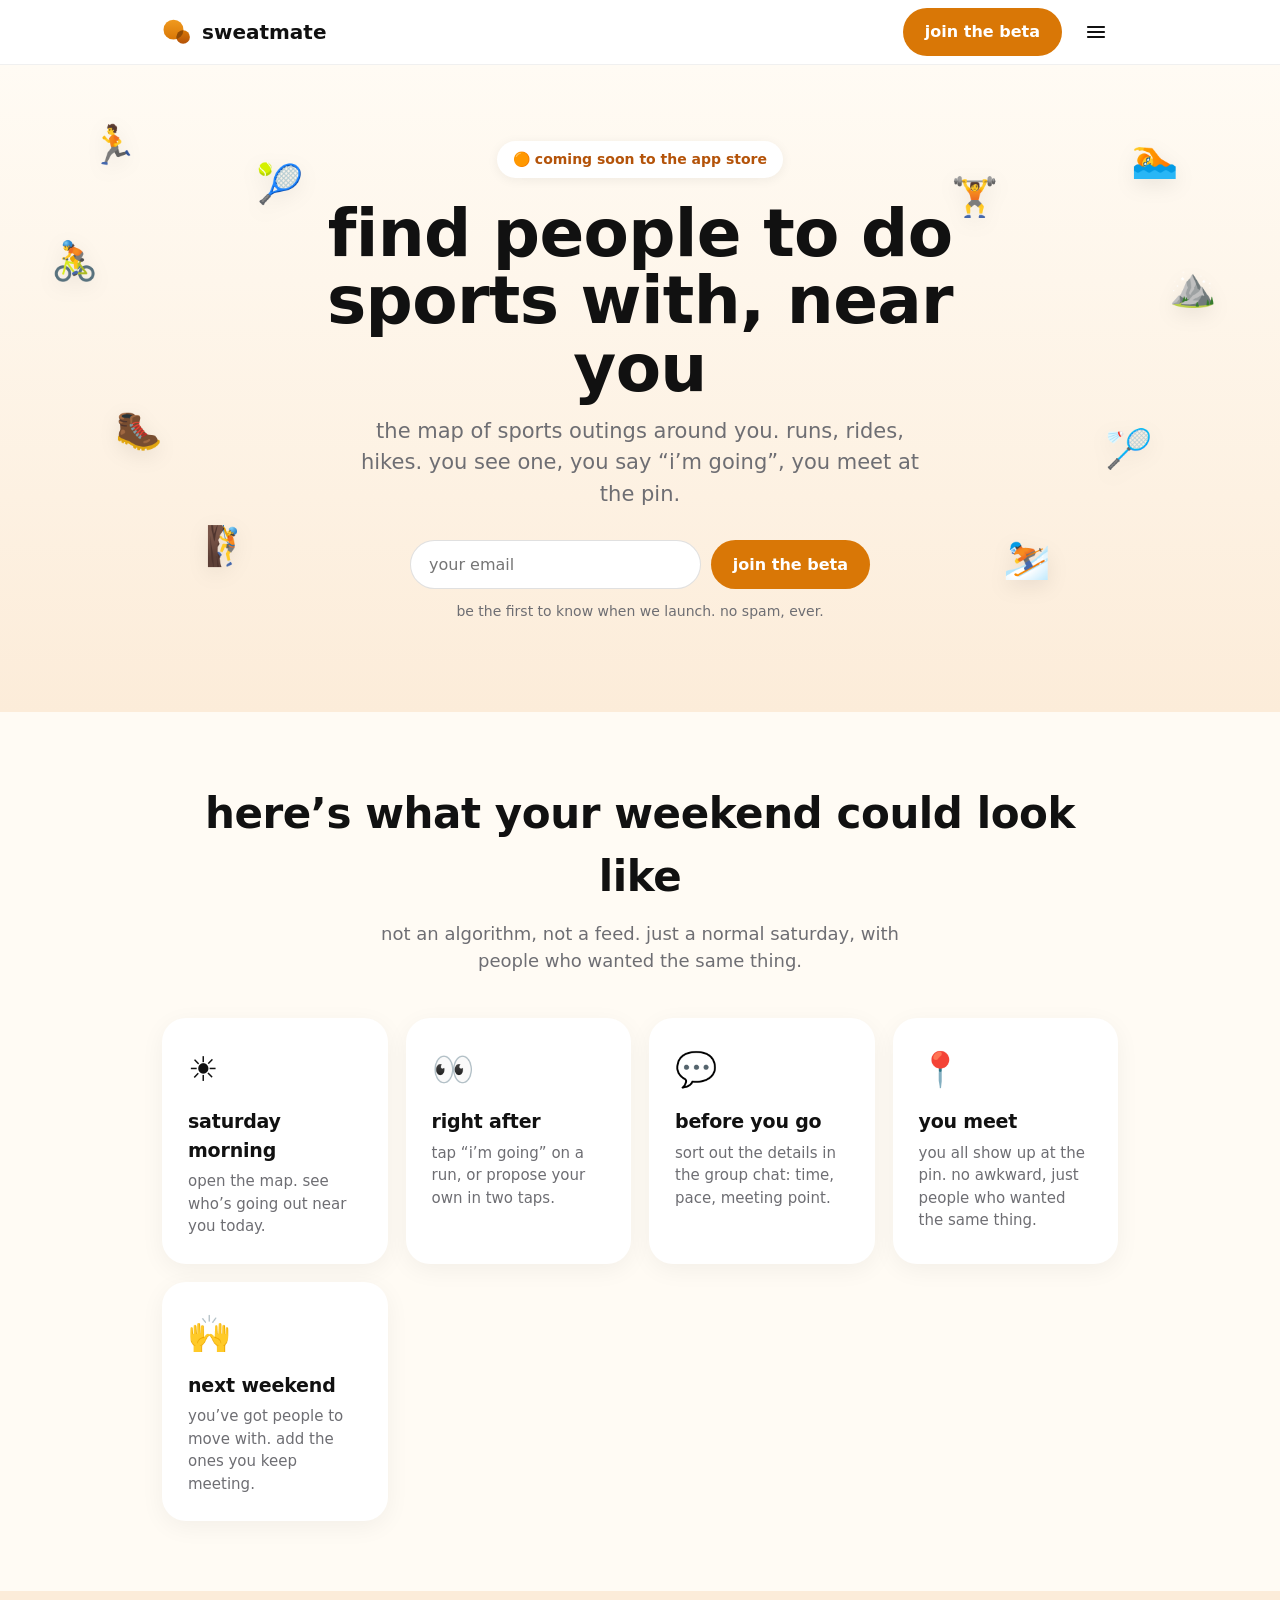
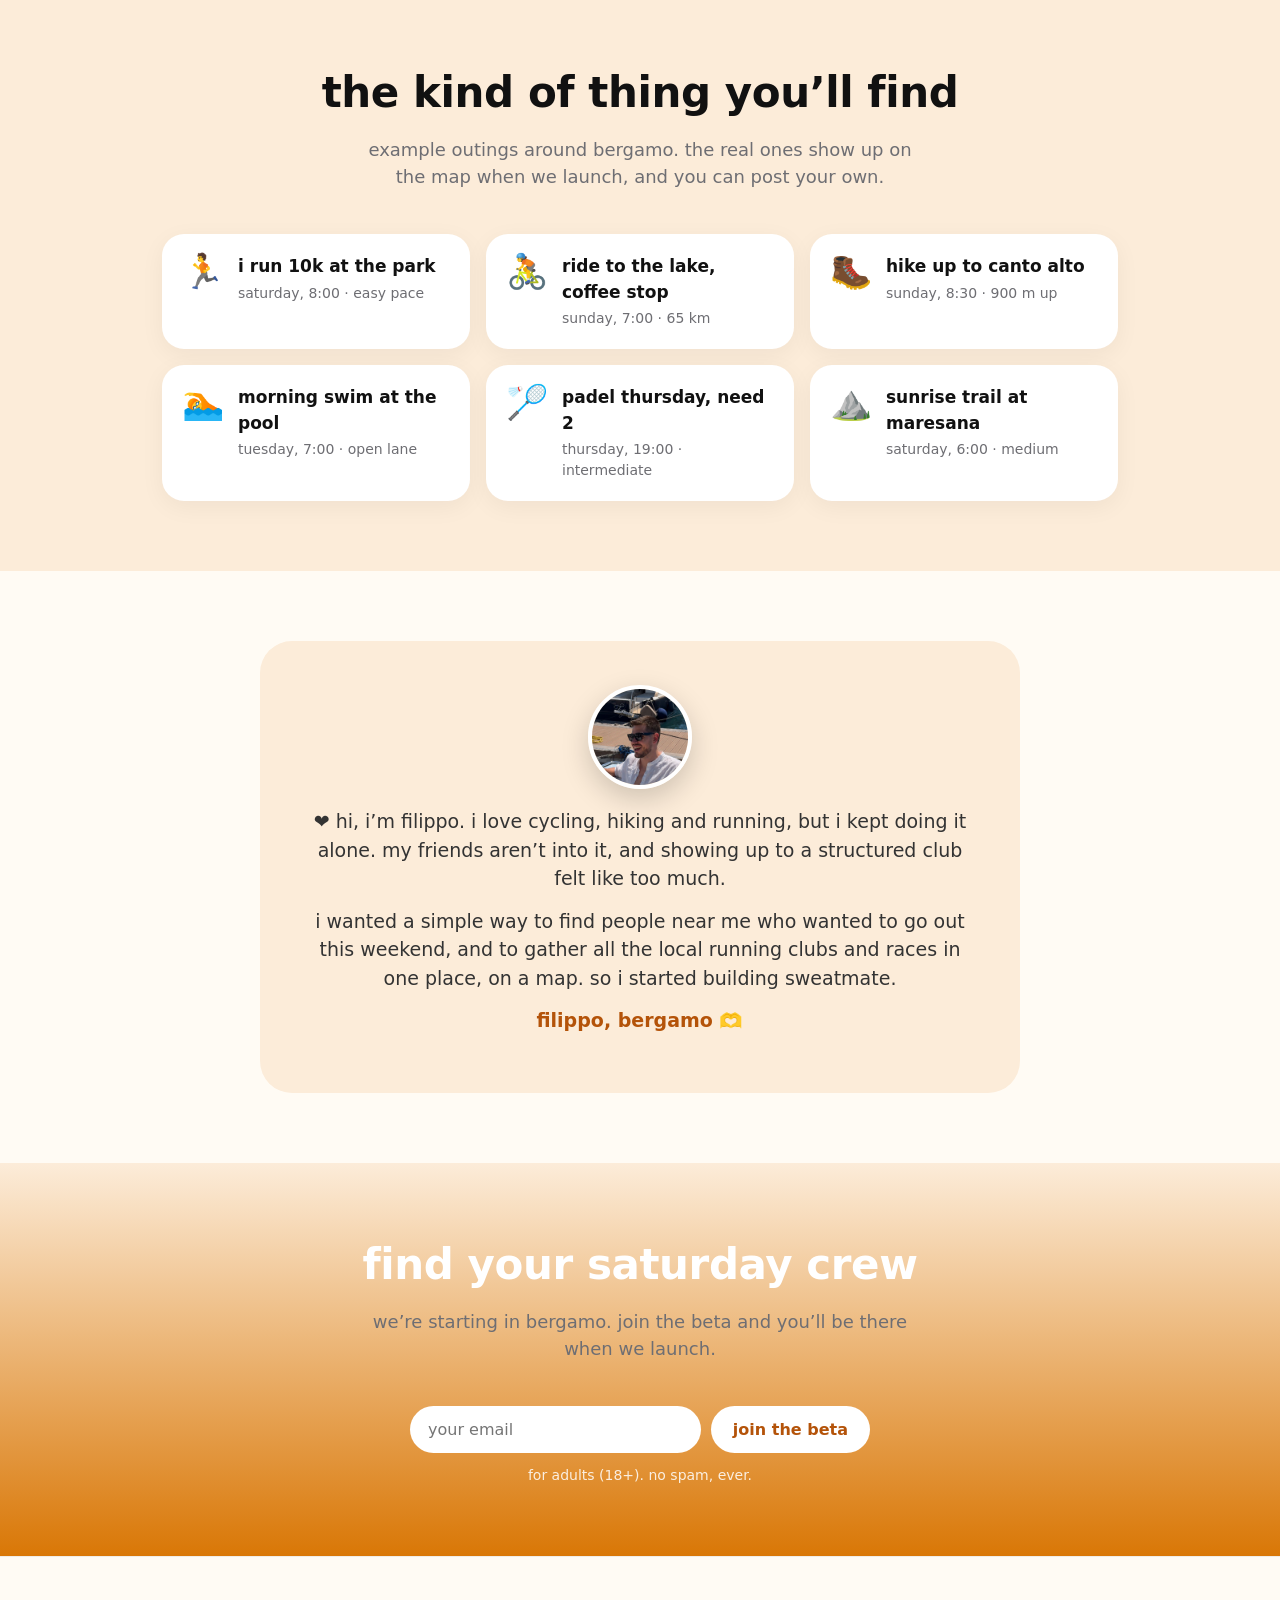
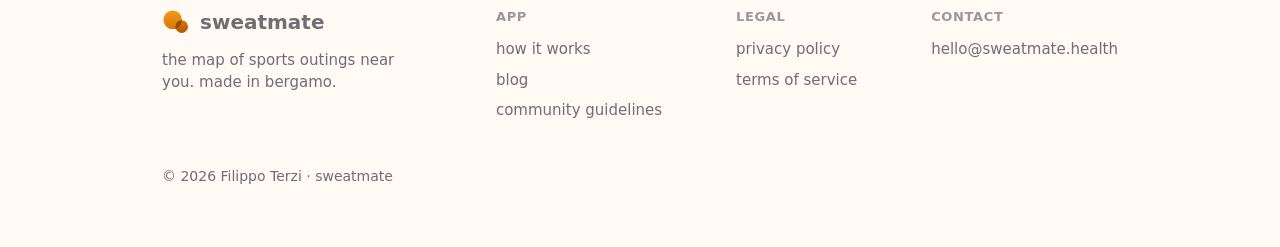
==== commit 1b2b3084: "contact email -> hello@sweatmate.health Co-Authored-By: Claude Fable 5 <noreply@anthropic.com>" ====
--- a/index.html
+++ b/index.html
@@ -246,7 +246,7 @@
         <li><a href="/terms.html">terms of service</a></li>
       </ul></div>
       <div><h4>contact</h4><ul>
-        <li><a href="mailto:filippoterzi@aiutomazione.com">filippoterzi@aiutomazione.com</a></li>
+        <li><a href="mailto:hello@sweatmate.health">hello@sweatmate.health</a></li>
       </ul></div>
     </div>
     <div class="copy">© 2026 Filippo Terzi · sweatmate</div>
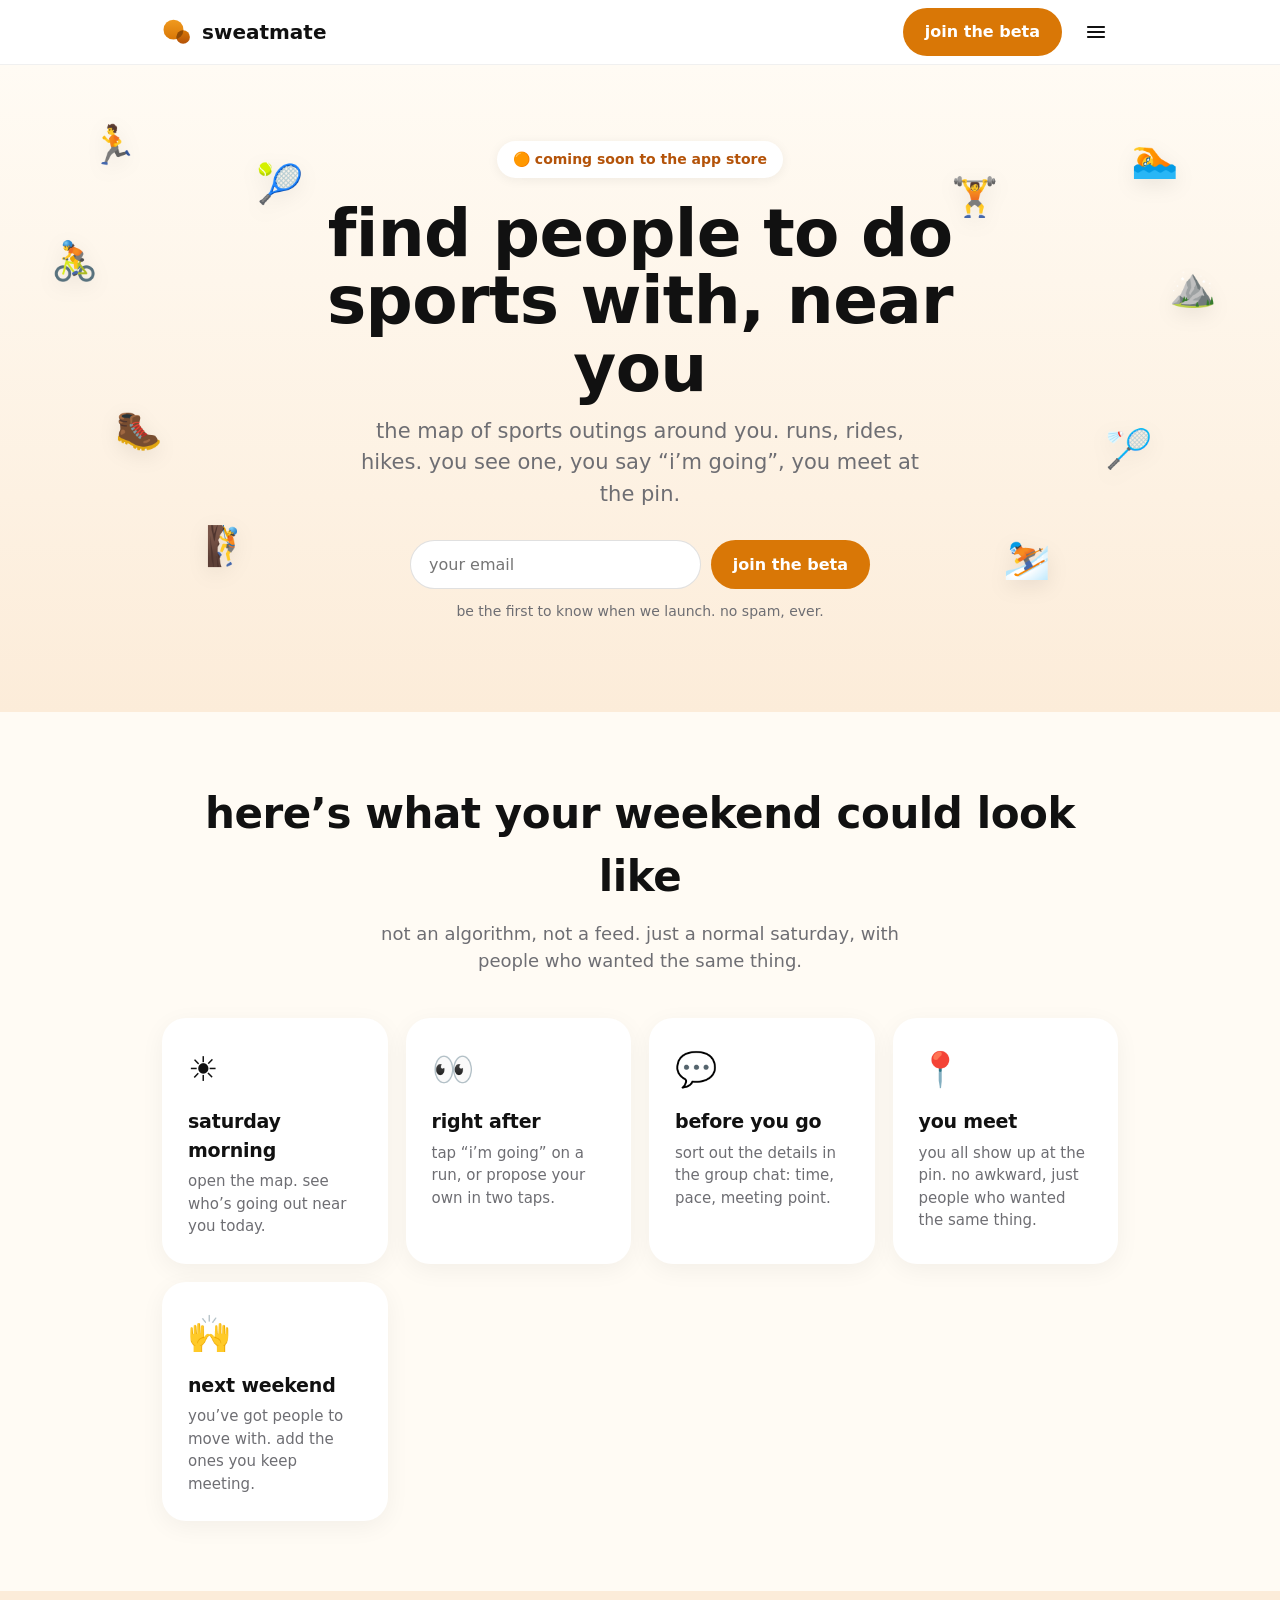
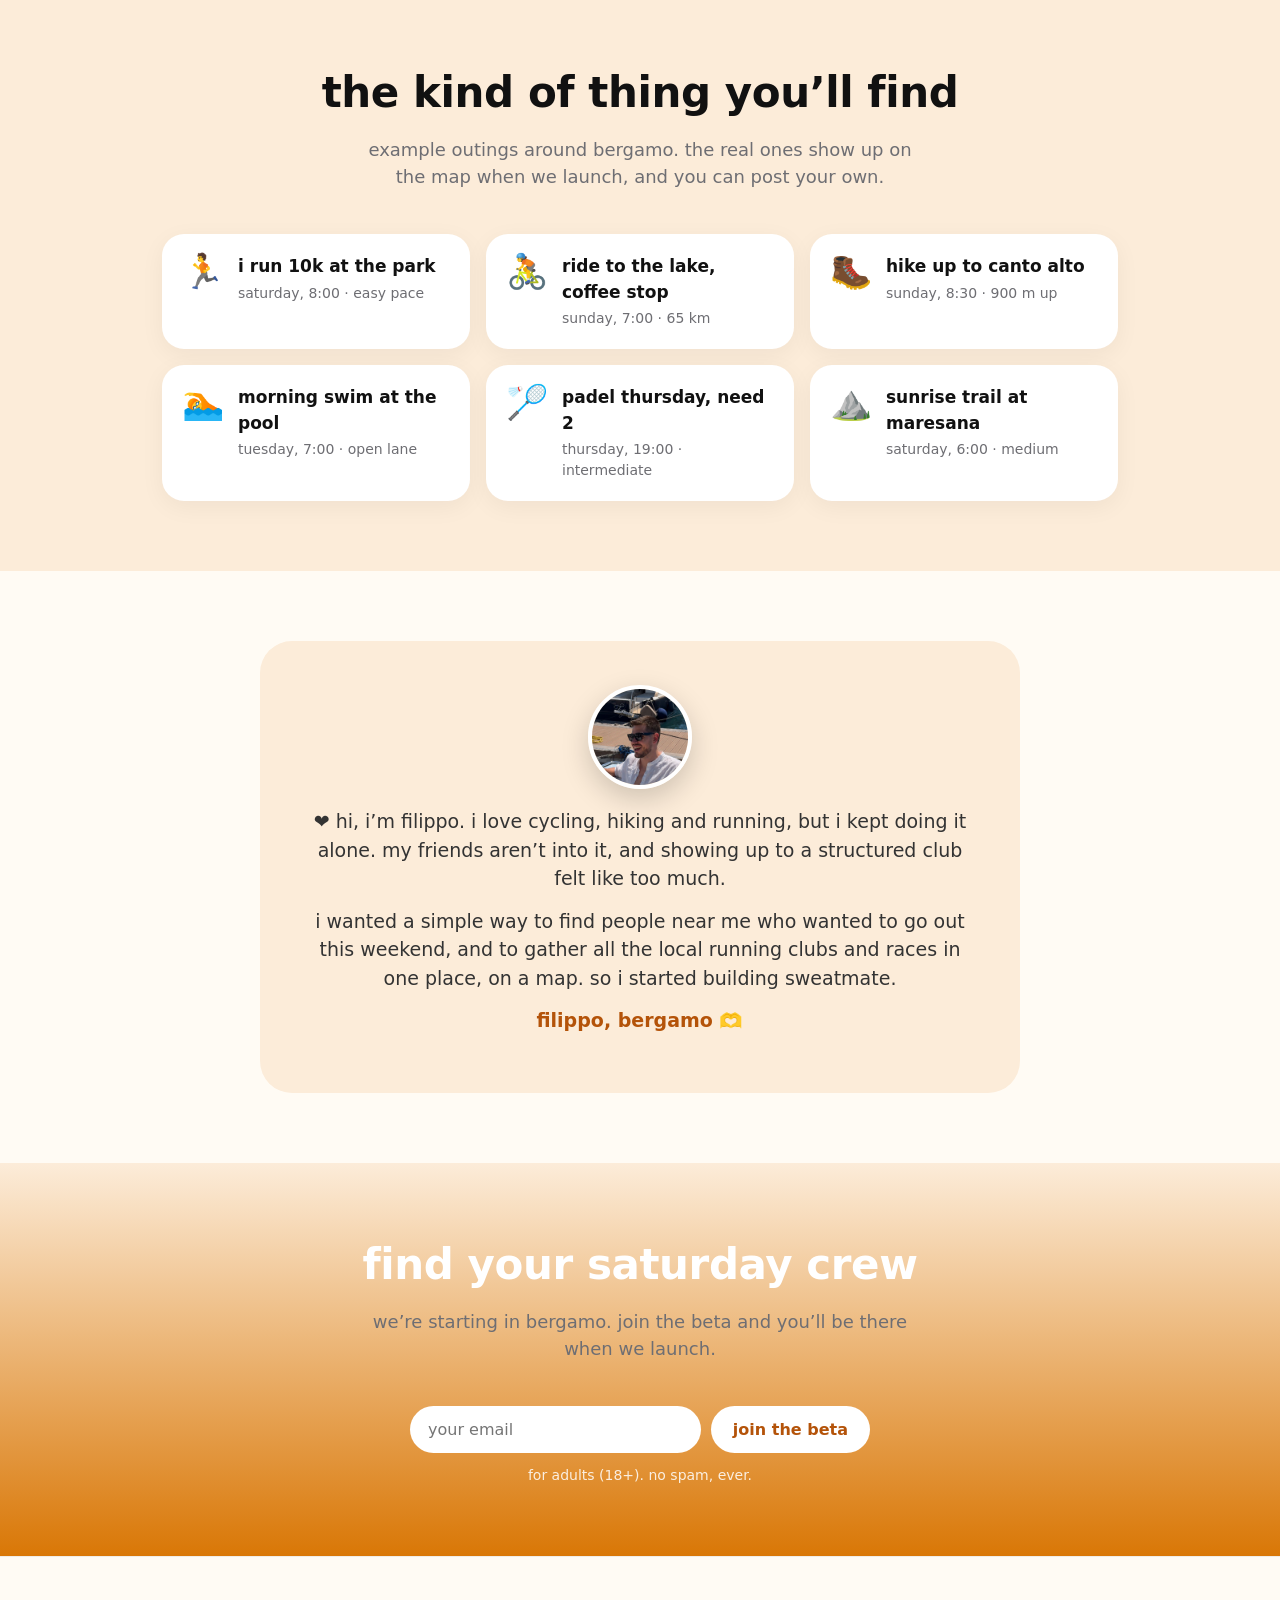
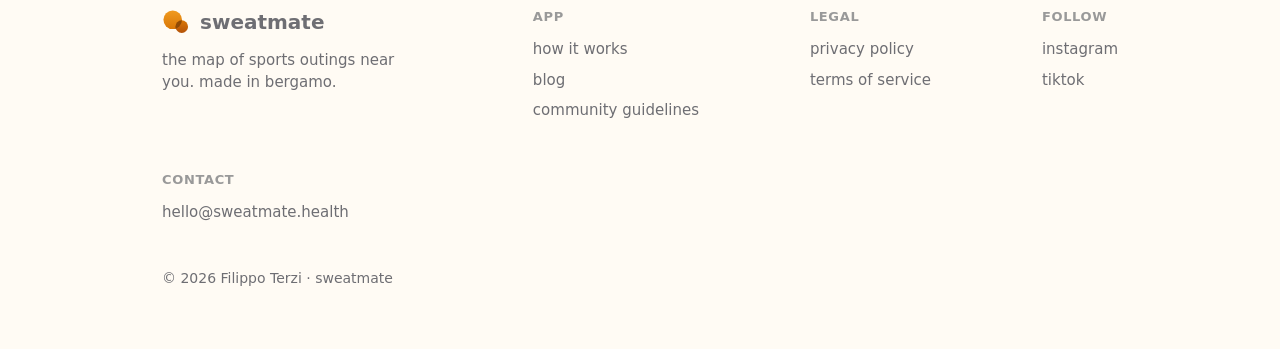
==== commit e6525ed3: "add social links (instagram @sweatmate_app, tiktok @sweatmate) to footers Co-Authored-By: Claude Fab" ====
--- a/index.html
+++ b/index.html
@@ -245,6 +245,10 @@
         <li><a href="/privacy.html">privacy policy</a></li>
         <li><a href="/terms.html">terms of service</a></li>
       </ul></div>
+      <div><h4>follow</h4><ul>
+        <li><a href="https://instagram.com/sweatmate_app" target="_blank" rel="noopener">instagram</a></li>
+        <li><a href="https://tiktok.com/@sweatmate" target="_blank" rel="noopener">tiktok</a></li>
+      </ul></div>
       <div><h4>contact</h4><ul>
         <li><a href="mailto:hello@sweatmate.health">hello@sweatmate.health</a></li>
       </ul></div>
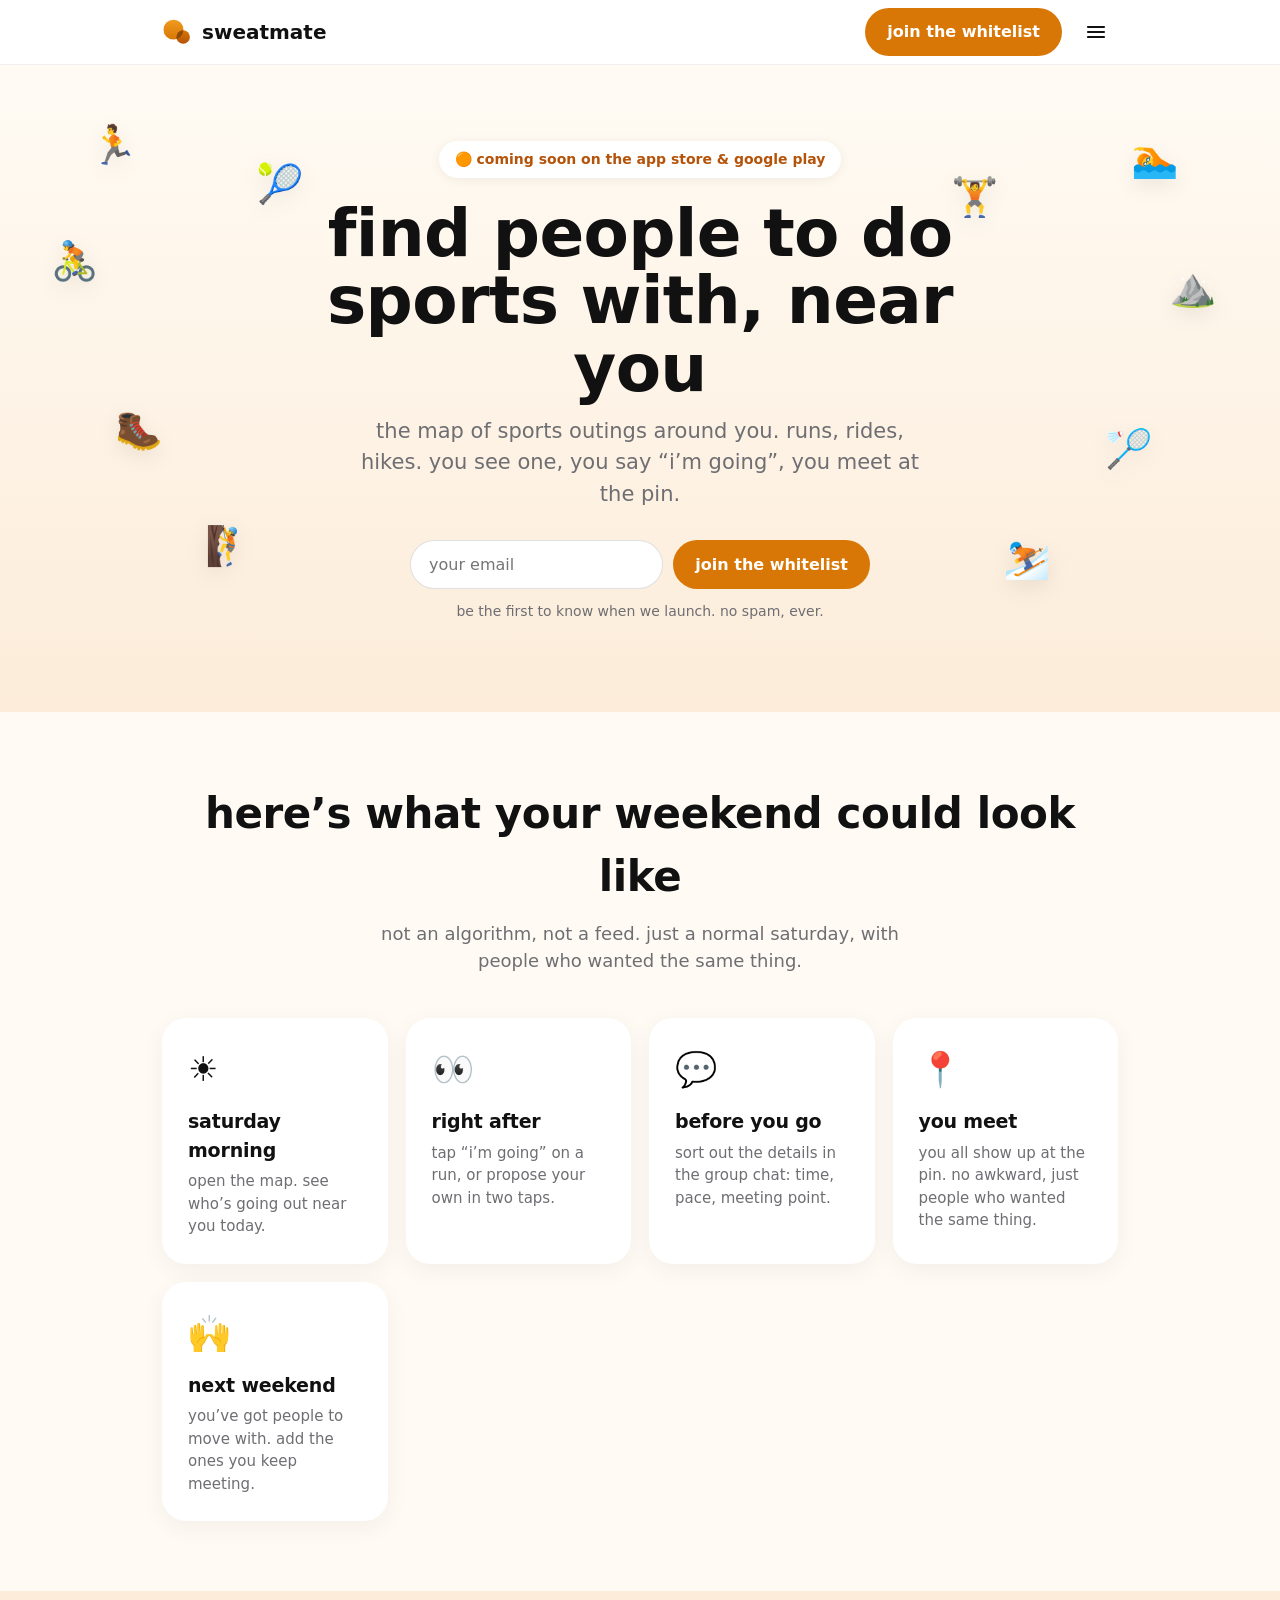
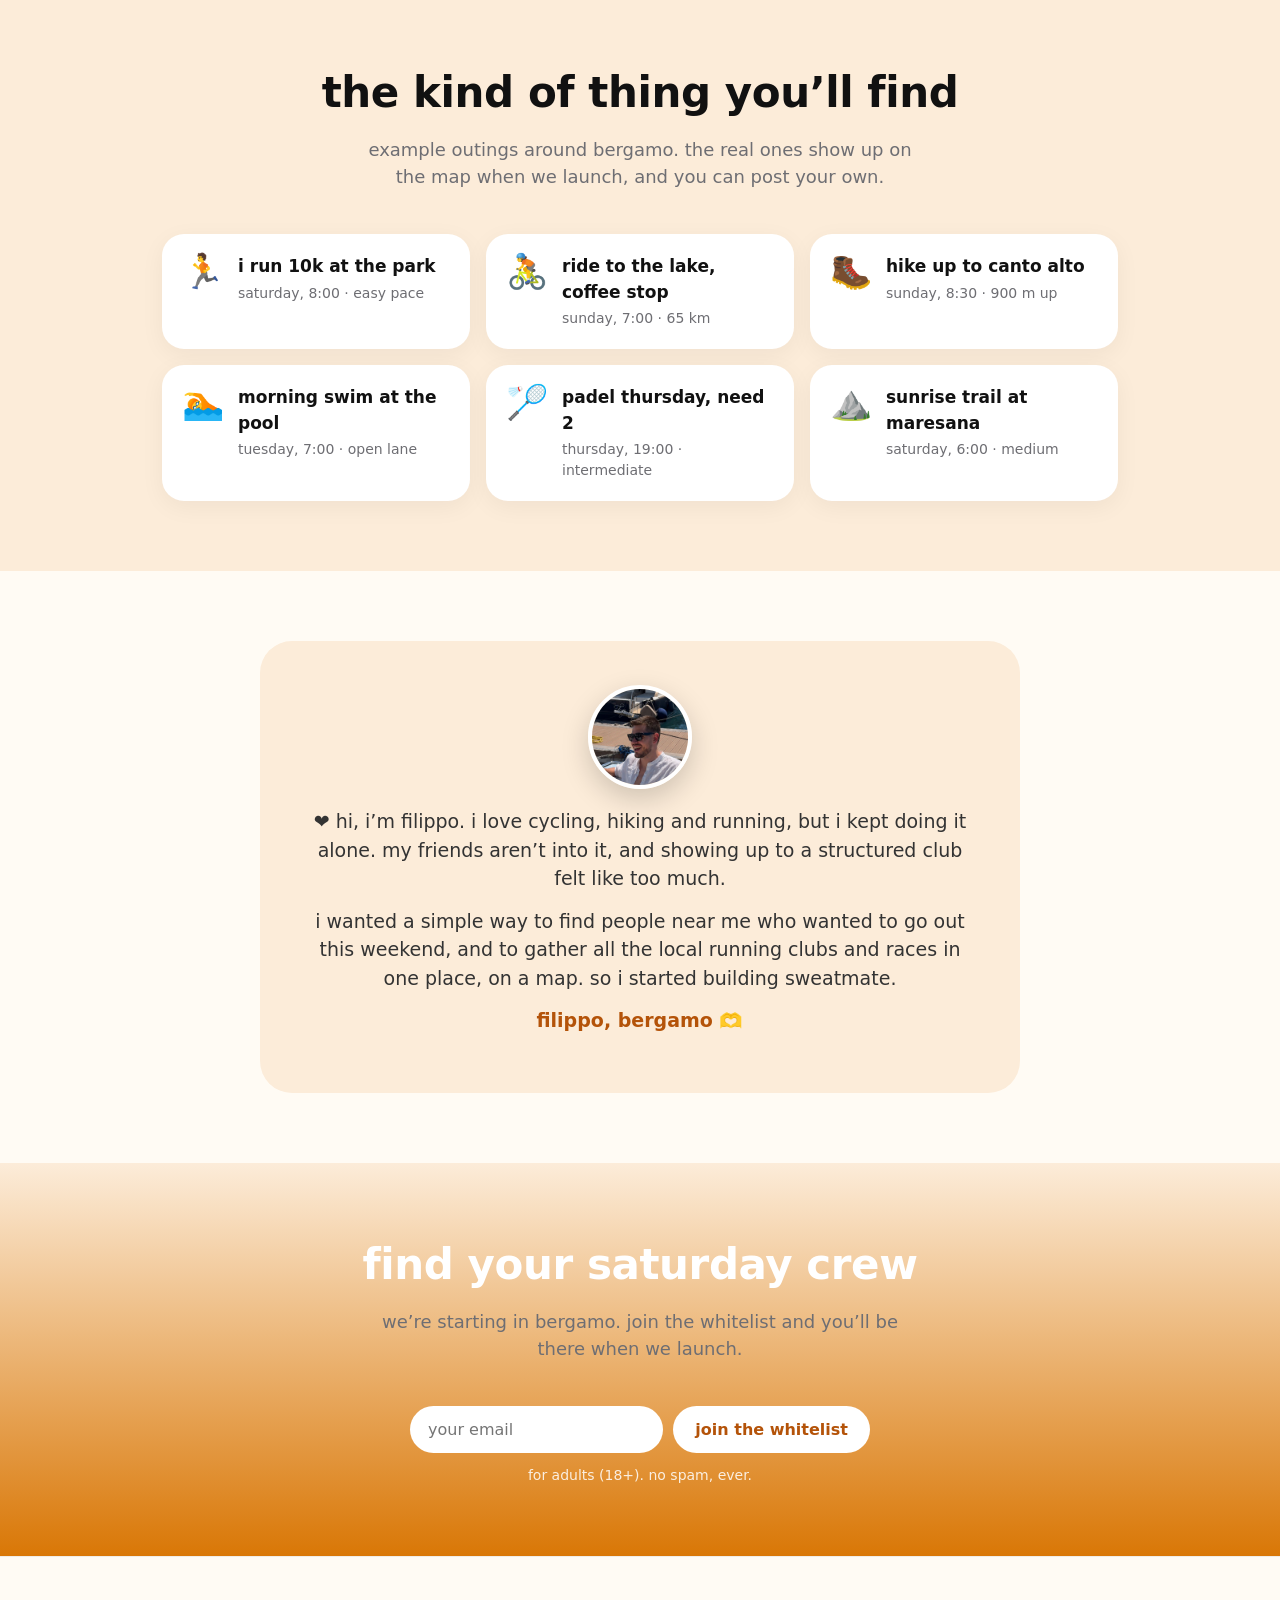
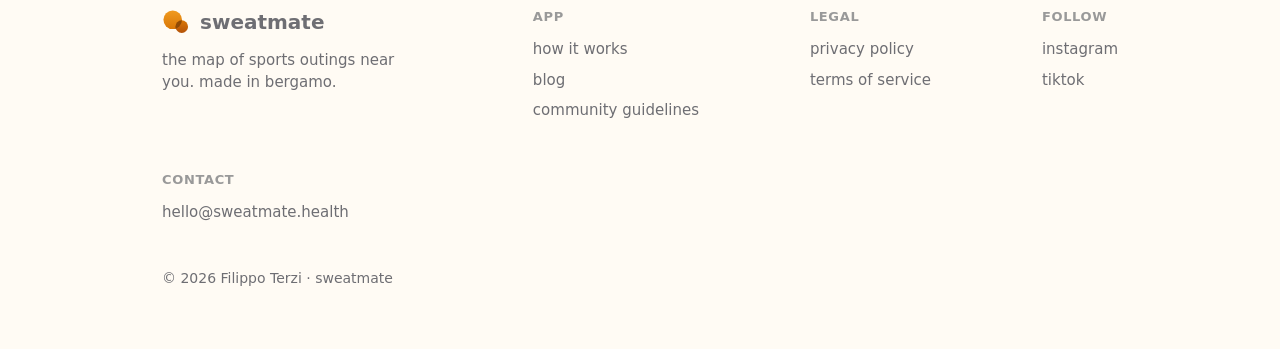
==== commit 91effe73: "sito: "join the whitelist" al posto di "beta" + badge store con google play - CTA "join the beta" ->" ====
--- a/index.html
+++ b/index.html
@@ -135,7 +135,7 @@
     </a>
     <input type="checkbox" id="mnav" class="mtoggle" hidden>
     <div class="navright">
-      <a href="#join" class="btn">join the beta</a>
+      <a href="#join" class="btn">join the whitelist</a>
       <label for="mnav" class="burger" aria-label="menu">
         <svg viewBox="0 0 24 24" fill="none" stroke="currentColor" stroke-width="2.2" stroke-linecap="round"><path d="M4 7h16M4 12h16M4 17h16"/></svg>
       </label>
@@ -163,12 +163,12 @@
   <span class="float" style="top:72%; right:18%; animation-delay:.4s,.4s">⛷️</span>
   <span class="float" style="top:16%; right:22%; animation-delay:1.3s,.6s">🏋️</span>
   <div class="wrap">
-    <span class="badge">🟠 coming soon to the app store</span>
+    <span class="badge">🟠 coming soon on the app store &amp; google play</span>
     <h1>find people to do sports with, near you</h1>
     <p class="sub">the map of sports outings around you. runs, rides, hikes. you see one, you say “i’m going”, you meet at the pin.</p>
     <form class="signup" onsubmit="return joinBeta(event)">
       <input id="email" type="email" required placeholder="your email" autocomplete="email">
-      <button class="btn" type="submit">join the beta</button>
+      <button class="btn" type="submit">join the whitelist</button>
     </form>
     <p class="note" id="note">be the first to know when we launch. no spam, ever.</p>
   </div>
@@ -217,10 +217,10 @@
 <section class="block final">
   <div class="wrap">
     <h2>find your saturday crew</h2>
-    <p class="lead">we’re starting in bergamo. join the beta and you’ll be there when we launch.</p>
+    <p class="lead">we’re starting in bergamo. join the whitelist and you’ll be there when we launch.</p>
     <form class="signup" onsubmit="return joinBeta(event)">
       <input id="email2" type="email" required placeholder="your email" autocomplete="email">
-      <button class="btn" type="submit">join the beta</button>
+      <button class="btn" type="submit">join the whitelist</button>
     </form>
     <p class="note" id="note2">for adults (18+). no spam, ever.</p>
   </div>
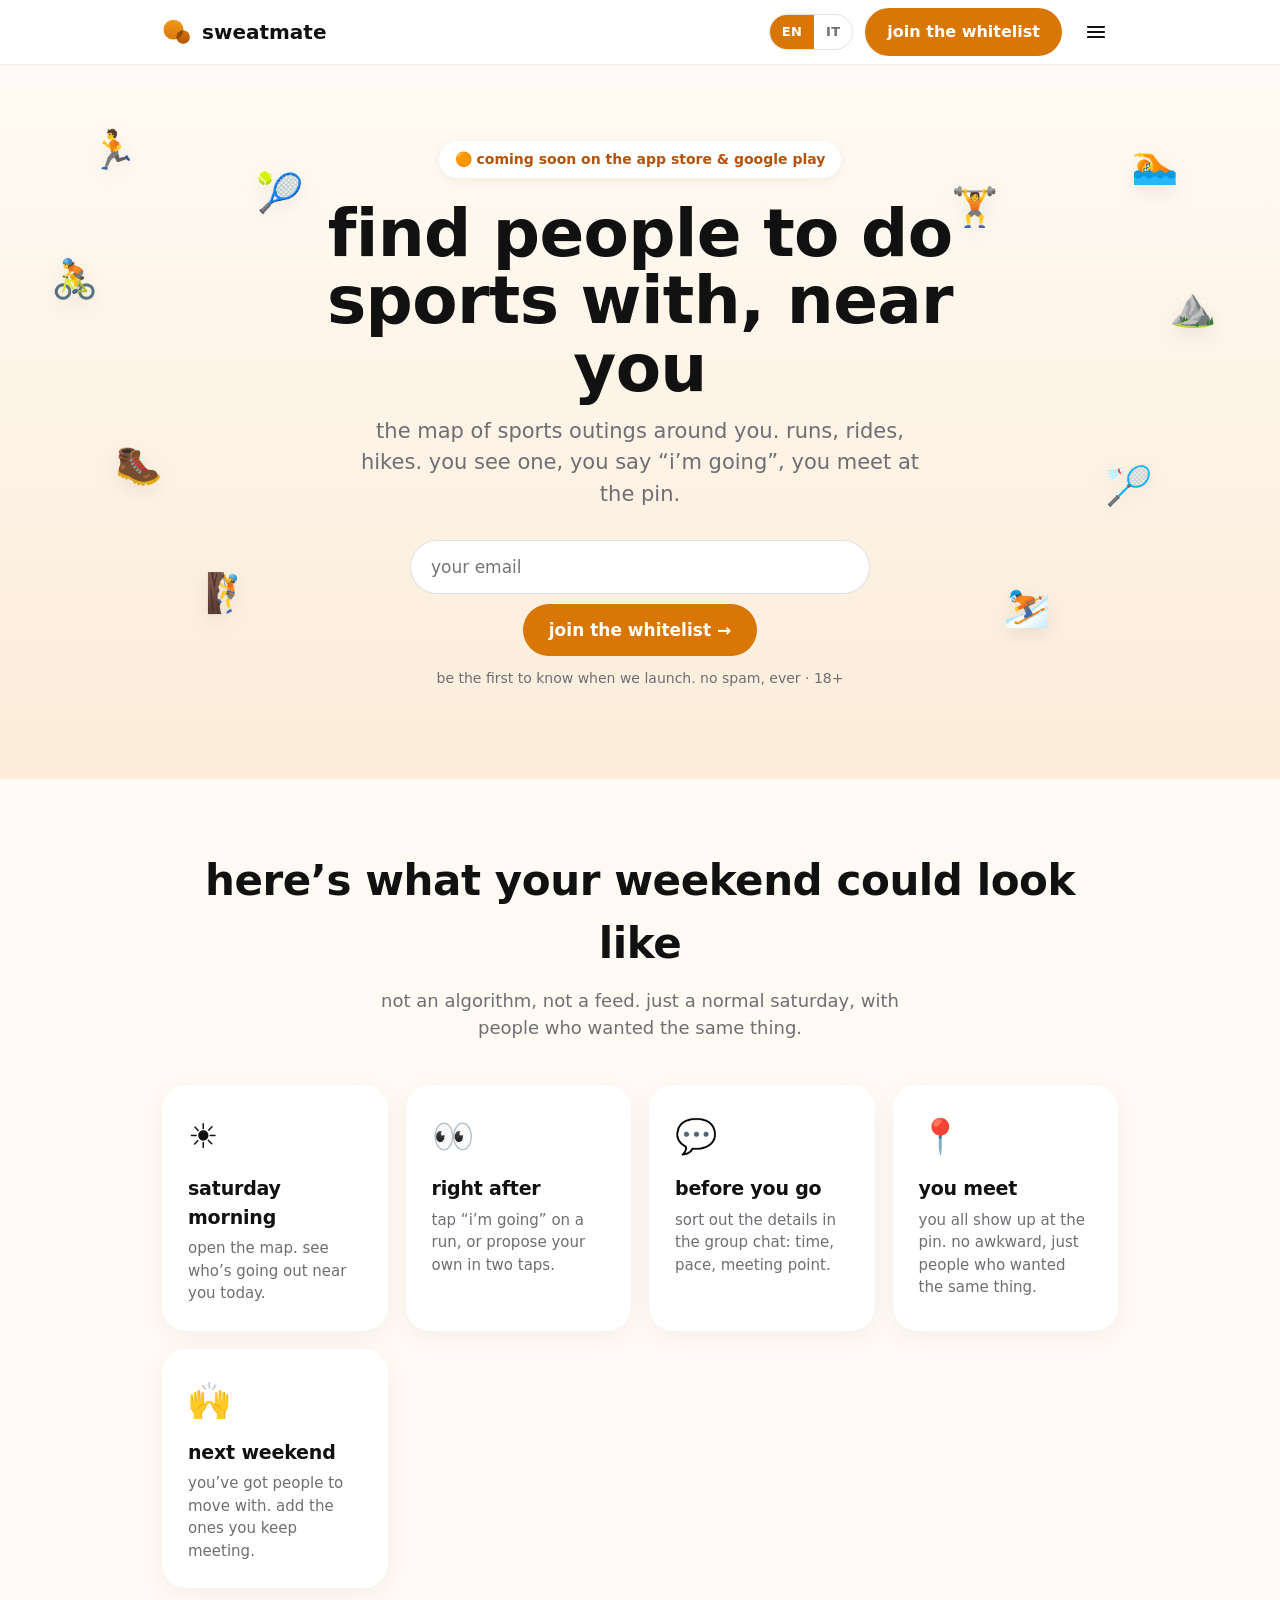
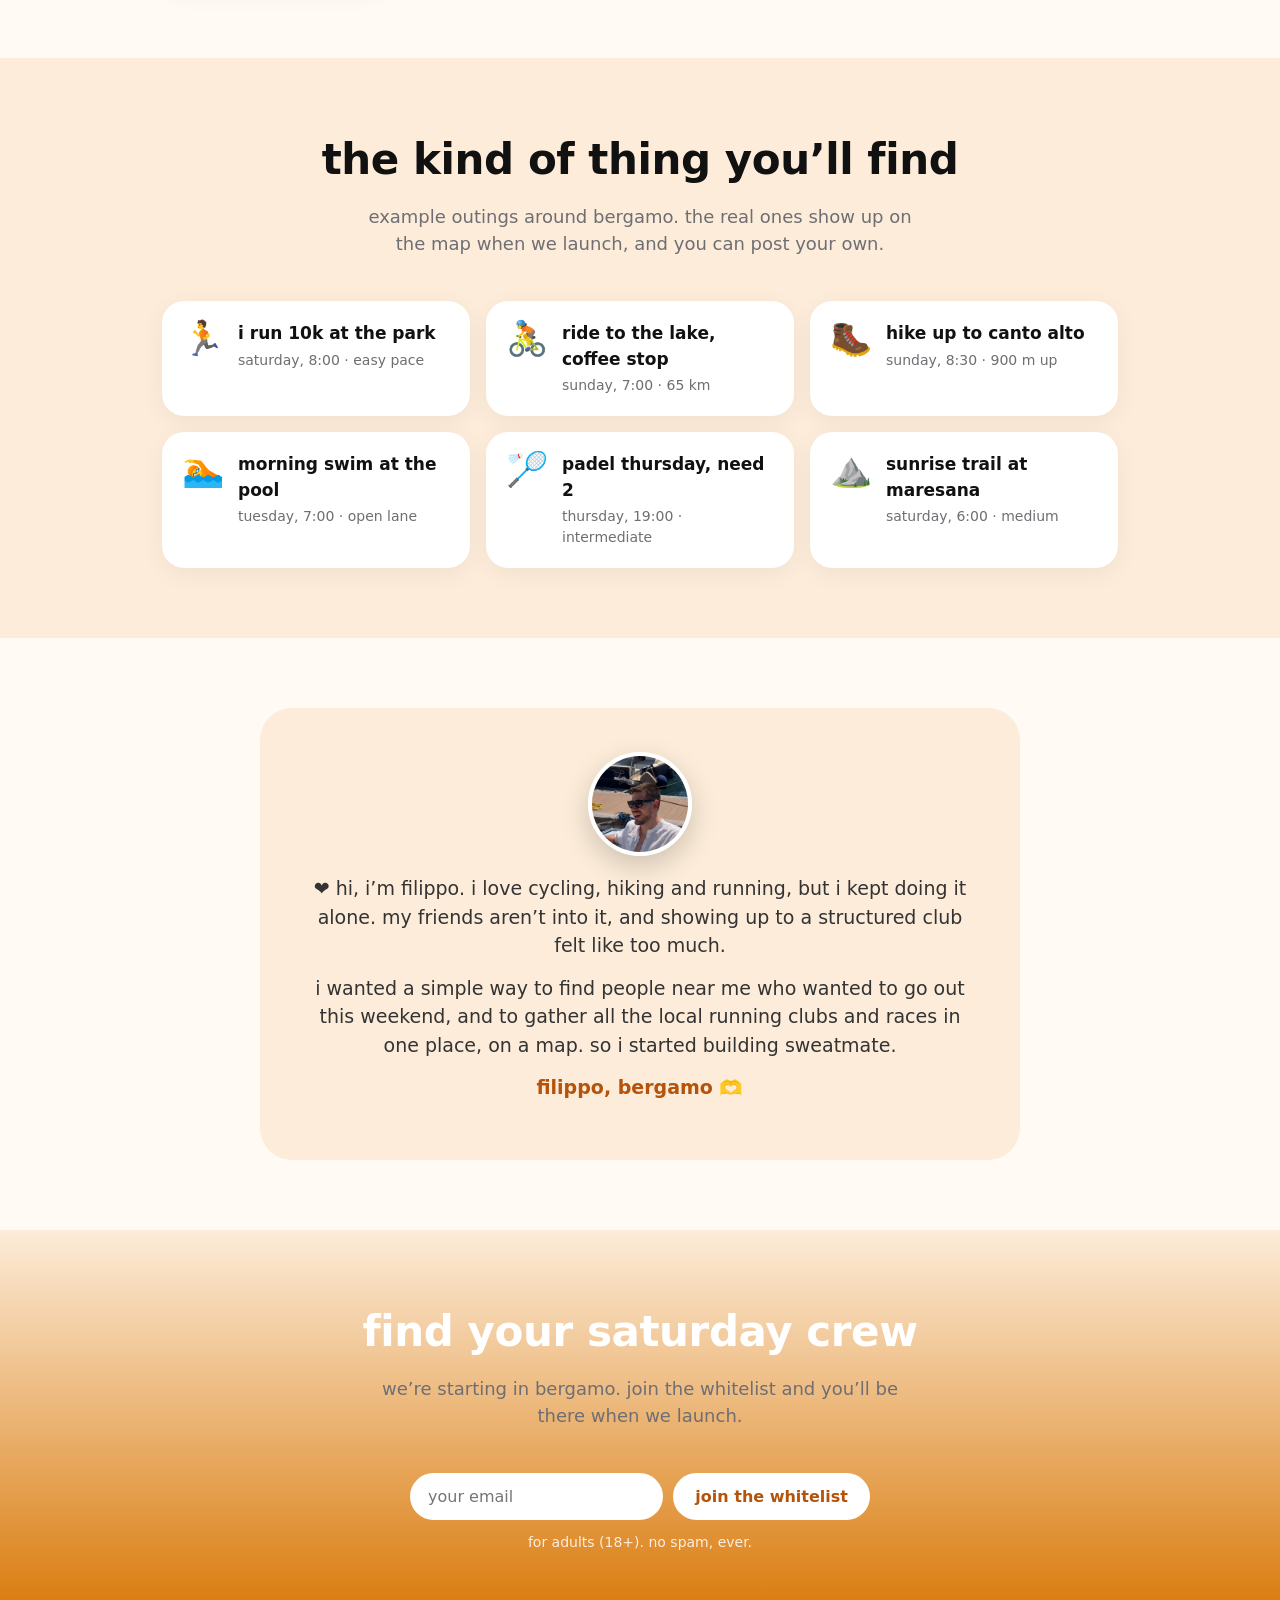
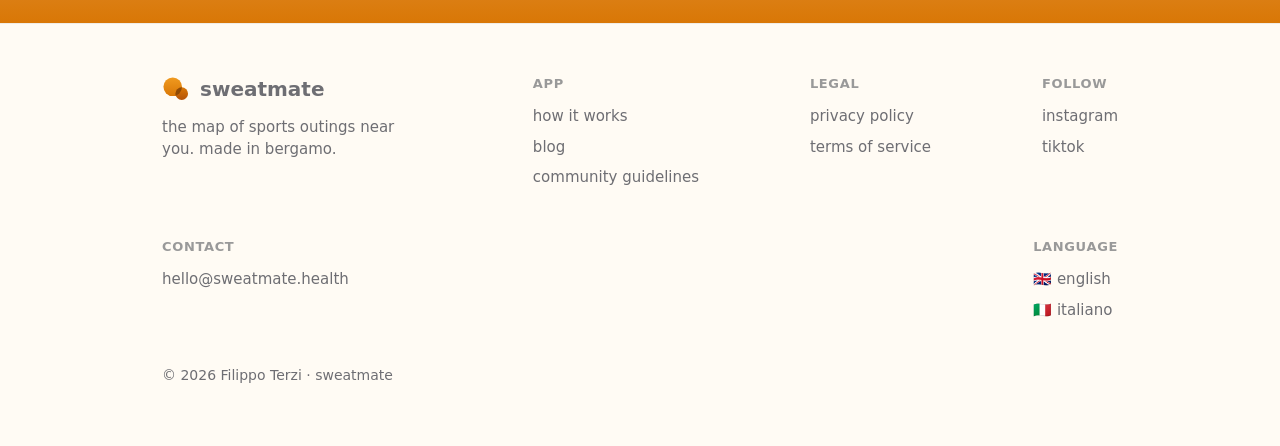
==== commit 92fbcbb7: "sito: CTA waitlist a 2 step + switch lingua visibile nell'header - CTA hero più grande e focalizzato" ====
--- a/index.html
+++ b/index.html
@@ -44,6 +44,7 @@
           min-width:190px; box-shadow:0 14px 40px rgba(0,0,0,.12); z-index:50;}
   .drawer a{padding:11px 14px; border-radius:10px; color:var(--ink); font-weight:600; font-size:15px;}
   .drawer a:hover{background:var(--tint); color:var(--amber-lo);}
+  .drawer .sep{border-top:1px solid rgba(0,0,0,.08); margin:6px 4px;}
   .mtoggle:checked ~ .drawer{display:flex;}
 
   /* hero */
@@ -68,6 +69,28 @@
   .note{font-size:14px; color:var(--grey); margin-top:12px;}
   .ok{color:var(--amber-lo); font-weight:700;}
 
+  /* language switch (header, sempre visibile) */
+  .langsw{display:inline-flex; align-items:center; border:1.5px solid rgba(0,0,0,.12);
+          border-radius:999px; overflow:hidden; font-size:13px; font-weight:800; letter-spacing:.02em;}
+  .langsw a{padding:7px 12px; color:var(--grey);}
+  .langsw a.on{background:var(--amber); color:#fff;}
+  .langsw a:hover:not(.on){background:rgba(0,0,0,.04);}
+  @media (max-width:520px){ .navright > .btn{display:none;} } /* su mobile il CTA è già nell'hero */
+
+  /* waitlist: CTA più grande + card opzionale (step 2) */
+  .cta{max-width:520px; margin:0 auto;}
+  .hero form.signup input{padding:16px 20px; font-size:17px;}
+  .hero form.signup .btn{padding:16px 26px; font-size:17px;}
+  .prefs{margin-top:14px; background:#fff; border:1px solid rgba(0,0,0,.08); border-radius:22px;
+         padding:20px; box-shadow:0 10px 34px rgba(0,0,0,.08); text-align:left;}
+  .prefs .ptitle{font-weight:800; font-size:16px; margin-bottom:14px; text-align:center;}
+  .prow{display:flex; gap:10px; flex-wrap:wrap;}
+  .prow input, .prow select{flex:1; min-width:150px; padding:14px 16px; border-radius:14px;
+    border:1.5px solid rgba(0,0,0,.12); font-size:15px; font-family:var(--round); background:#fff; color:var(--ink);}
+  .prow input:focus, .prow select:focus{outline:none; border-color:var(--amber);}
+  .pactions{display:flex; gap:10px; margin-top:14px;}
+  .pactions .btn{flex:1; padding:13px 20px; font-size:15px;}
+
 
   /* sections */
   section.block{padding:70px 0;}
@@ -135,6 +158,10 @@
     </a>
     <input type="checkbox" id="mnav" class="mtoggle" hidden>
     <div class="navright">
+      <div class="langsw" role="group" aria-label="language">
+        <a href="/" class="on" aria-current="true">EN</a>
+        <a href="/index-it.html">IT</a>
+      </div>
       <a href="#join" class="btn">join the whitelist</a>
       <label for="mnav" class="burger" aria-label="menu">
         <svg viewBox="0 0 24 24" fill="none" stroke="currentColor" stroke-width="2.2" stroke-linecap="round"><path d="M4 7h16M4 12h16M4 17h16"/></svg>
@@ -166,11 +193,37 @@
     <span class="badge">🟠 coming soon on the app store &amp; google play</span>
     <h1>find people to do sports with, near you</h1>
     <p class="sub">the map of sports outings around you. runs, rides, hikes. you see one, you say “i’m going”, you meet at the pin.</p>
-    <form class="signup" onsubmit="return joinBeta(event)">
-      <input id="email" type="email" required placeholder="your email" autocomplete="email">
-      <button class="btn" type="submit">join the whitelist</button>
-    </form>
-    <p class="note" id="note">be the first to know when we launch. no spam, ever.</p>
+    <div class="cta">
+      <form class="signup" id="f1" onsubmit="return joinStep1(event)">
+        <input id="email" type="email" required placeholder="your email" autocomplete="email">
+        <button class="btn" type="submit">join the whitelist →</button>
+      </form>
+      <form class="prefs" id="f2" hidden onsubmit="return joinStep2(event)">
+        <p class="ptitle">you’re on the list 🟠 want us to prioritize your area?</p>
+        <div class="prow">
+          <input id="city" type="text" placeholder="your city (optional)" autocomplete="address-level2">
+          <select id="sport" aria-label="favorite sport">
+            <option value="">favorite sport (optional)</option>
+            <option value="running">🏃 running</option>
+            <option value="cycling">🚴 cycling</option>
+            <option value="hiking">🥾 hiking</option>
+            <option value="climbing">🧗 climbing</option>
+            <option value="tennis / padel">🎾 tennis / padel</option>
+            <option value="football">⚽ football</option>
+            <option value="basketball">🏀 basketball</option>
+            <option value="swimming">🏊 swimming</option>
+            <option value="gym / hyrox">🏋️ gym / hyrox</option>
+            <option value="skiing / snowboard">⛷️ skiing / snowboard</option>
+            <option value="other">➕ other</option>
+          </select>
+        </div>
+        <div class="pactions">
+          <button class="btn" type="submit">done</button>
+          <button class="btn ghost" type="button" onclick="finishPrefs()">skip</button>
+        </div>
+      </form>
+      <p class="note" id="note">be the first to know when we launch. no spam, ever · 18+</p>
+    </div>
   </div>
 </section>
 
@@ -218,7 +271,7 @@
   <div class="wrap">
     <h2>find your saturday crew</h2>
     <p class="lead">we’re starting in bergamo. join the whitelist and you’ll be there when we launch.</p>
-    <form class="signup" onsubmit="return joinBeta(event)">
+    <form class="signup" onsubmit="return joinSimple(event)">
       <input id="email2" type="email" required placeholder="your email" autocomplete="email">
       <button class="btn" type="submit">join the whitelist</button>
     </form>
@@ -252,6 +305,10 @@
       <div><h4>contact</h4><ul>
         <li><a href="mailto:hello@sweatmate.health">hello@sweatmate.health</a></li>
       </ul></div>
+      <div><h4>language</h4><ul>
+        <li><a href="/">🇬🇧 english</a></li>
+        <li><a href="/index-it.html">🇮🇹 italiano</a></li>
+      </ul></div>
     </div>
     <div class="copy">© 2026 Filippo Terzi · sweatmate</div>
   </div>
@@ -261,18 +318,55 @@
   const SB_URL = "https://uudccbzihhgoeaevkewr.supabase.co";
   const SB_ANON = "eyJhbGciOiJIUzI1NiIsInR5cCI6IkpXVCJ9.eyJpc3MiOiJzdXBhYmFzZSIsInJlZiI6InV1ZGNjYnppaGhnb2VhZXZrZXdyIiwicm9sZSI6ImFub24iLCJpYXQiOjE3ODYzNzk0NzEsImV4cCI6MjEwMTk1NTQ3MX0.OHJC3vmT8eRLczFkH0QdZybbjudDfSi4VEX8Mc22ABQ";
 
-  async function joinBeta(e){
+  function rpcJoin(payload){
+    return fetch(SB_URL + "/rest/v1/rpc/join_beta", {
+      method:"POST",
+      headers:{"apikey":SB_ANON,"Content-Type":"application/json"},
+      body: JSON.stringify(payload)
+    });
+  }
+
+  // hero — step 1: email → reveal the optional prefs
+  async function joinStep1(e){
+    e.preventDefault();
+    const email = document.getElementById('email').value.trim();
+    const note = document.getElementById('note');
+    note.textContent = "…";
+    try{
+      const r = await rpcJoin({p_email: email, p_source:"site"});
+      if(r.ok){
+        document.getElementById('f1').hidden = true;
+        document.getElementById('f2').hidden = false;
+        note.innerHTML = "<span class='ok'>you’re in 🟠</span>";
+      } else { note.textContent = "hmm, check your email address and try again."; }
+    }catch(_){ note.textContent = "couldn’t reach the server, try again."; }
+    return false;
+  }
+
+  // hero — step 2: optional city + sport (skippable)
+  async function joinStep2(e){
+    e.preventDefault();
+    const email = document.getElementById('email').value.trim();
+    const city  = document.getElementById('city').value.trim();
+    const sport = document.getElementById('sport').value;
+    try{ await rpcJoin({p_email: email, p_source:"site", p_city: city, p_sport: sport}); }catch(_){}
+    finishPrefs();
+    return false;
+  }
+  function finishPrefs(){
+    document.getElementById('f2').hidden = true;
+    document.getElementById('note').innerHTML = "<span class='ok'>all set — we’ll be in touch before launch 🫶</span>";
+  }
+
+  // bottom cta — email only
+  async function joinSimple(e){
     e.preventDefault();
     const input = e.target.querySelector('input');
     const note = e.target.parentElement.querySelector('.note');
     const email = input.value.trim();
     note.textContent = "…";
     try{
-      const r = await fetch(SB_URL + "/rest/v1/rpc/join_beta", {
-        method:"POST",
-        headers:{"apikey":SB_ANON,"Content-Type":"application/json"},
-        body: JSON.stringify({p_email: email, p_source:"site"})
-      });
+      const r = await rpcJoin({p_email: email, p_source:"site"});
       if(r.ok){ input.value=""; note.innerHTML = "<span class='ok'>you’re on the list 🟠 we’ll be in touch.</span>"; }
       else{ note.textContent = "hmm, check your email address and try again."; }
     }catch(_){ note.textContent = "couldn’t reach the server, try again."; }
